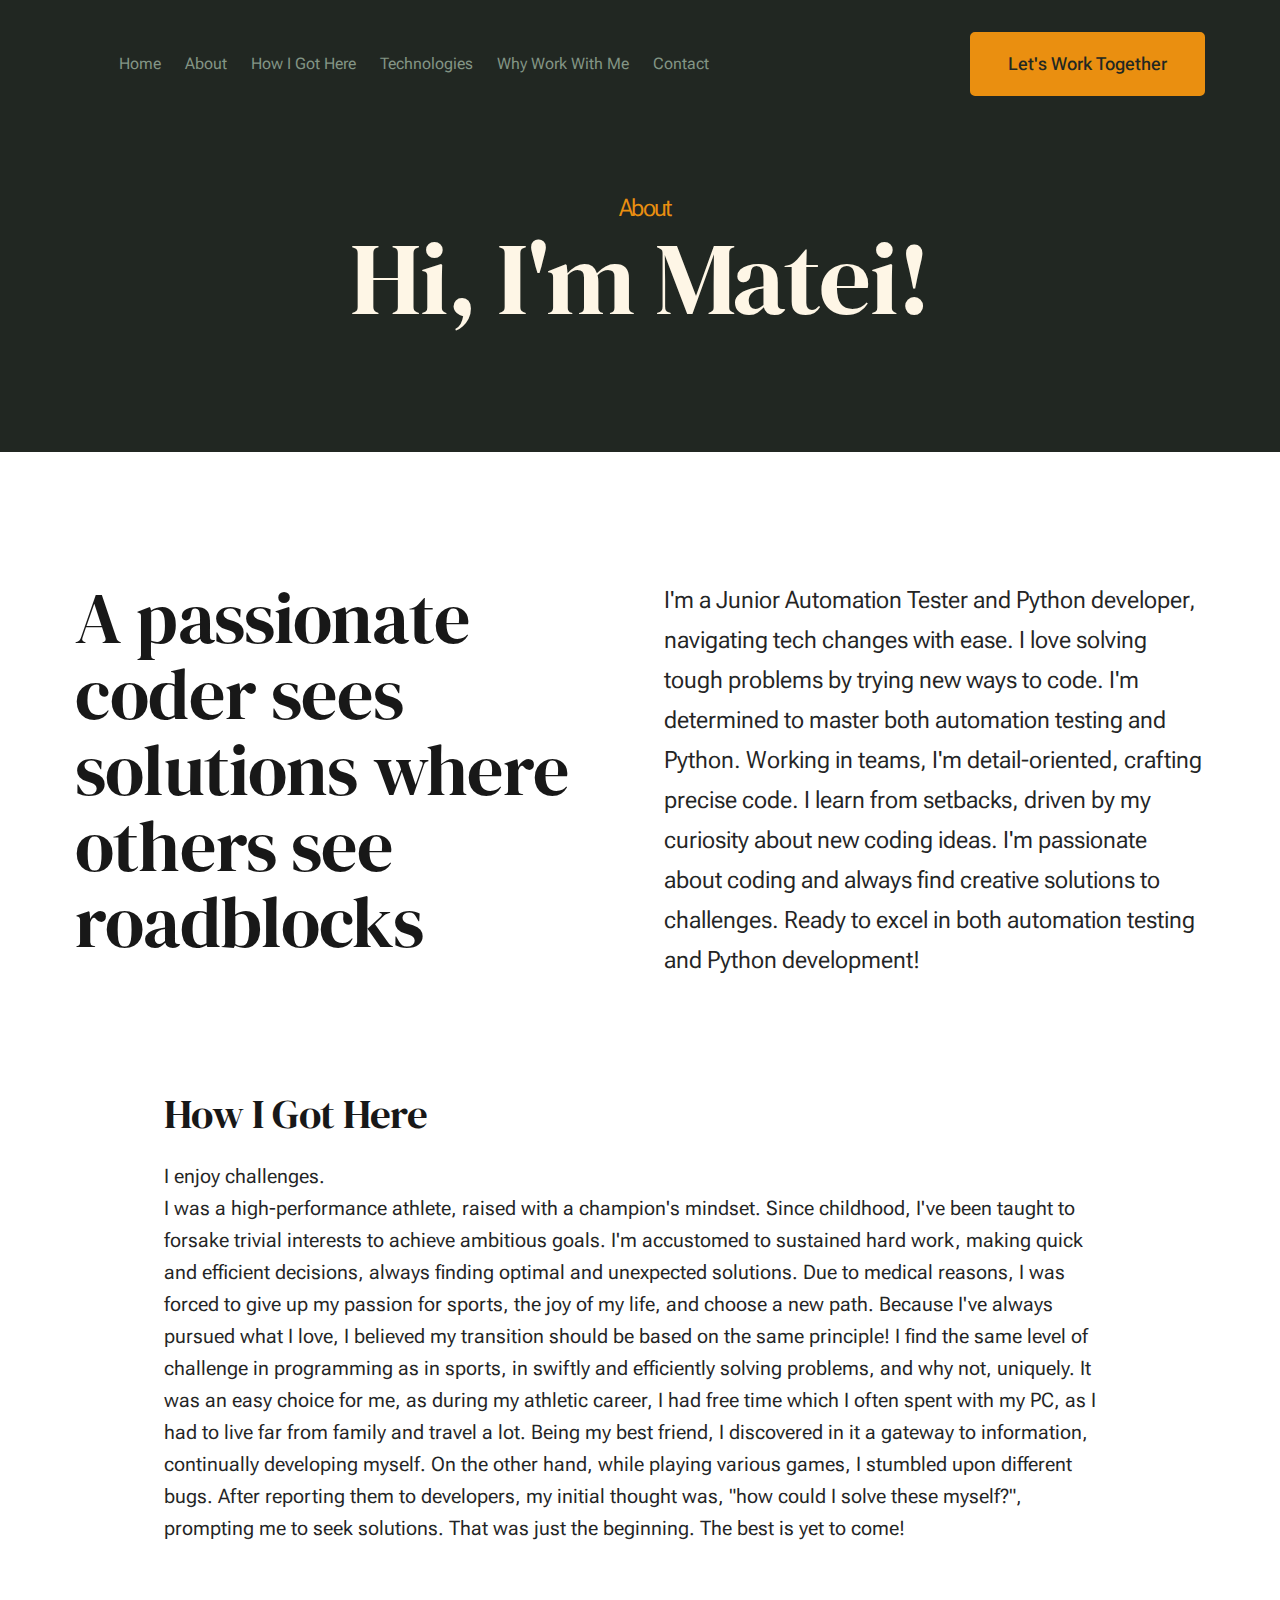
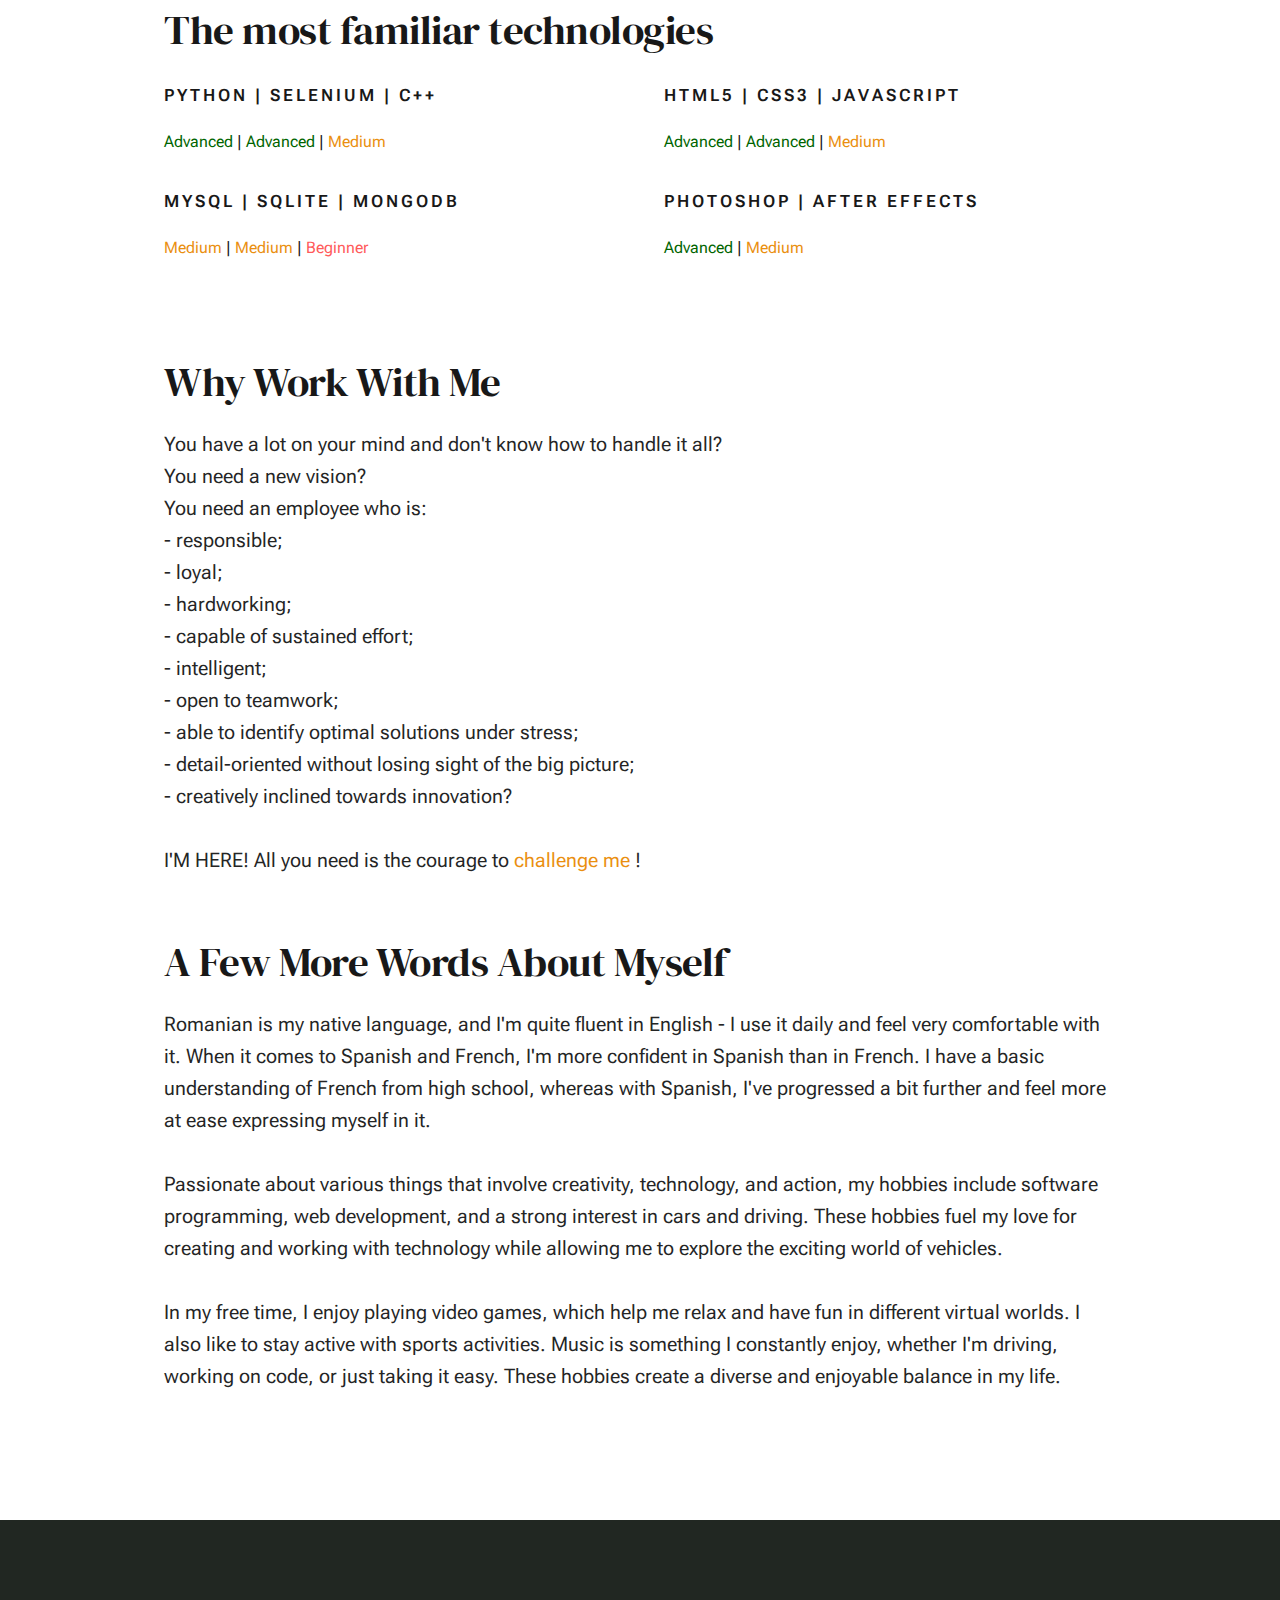
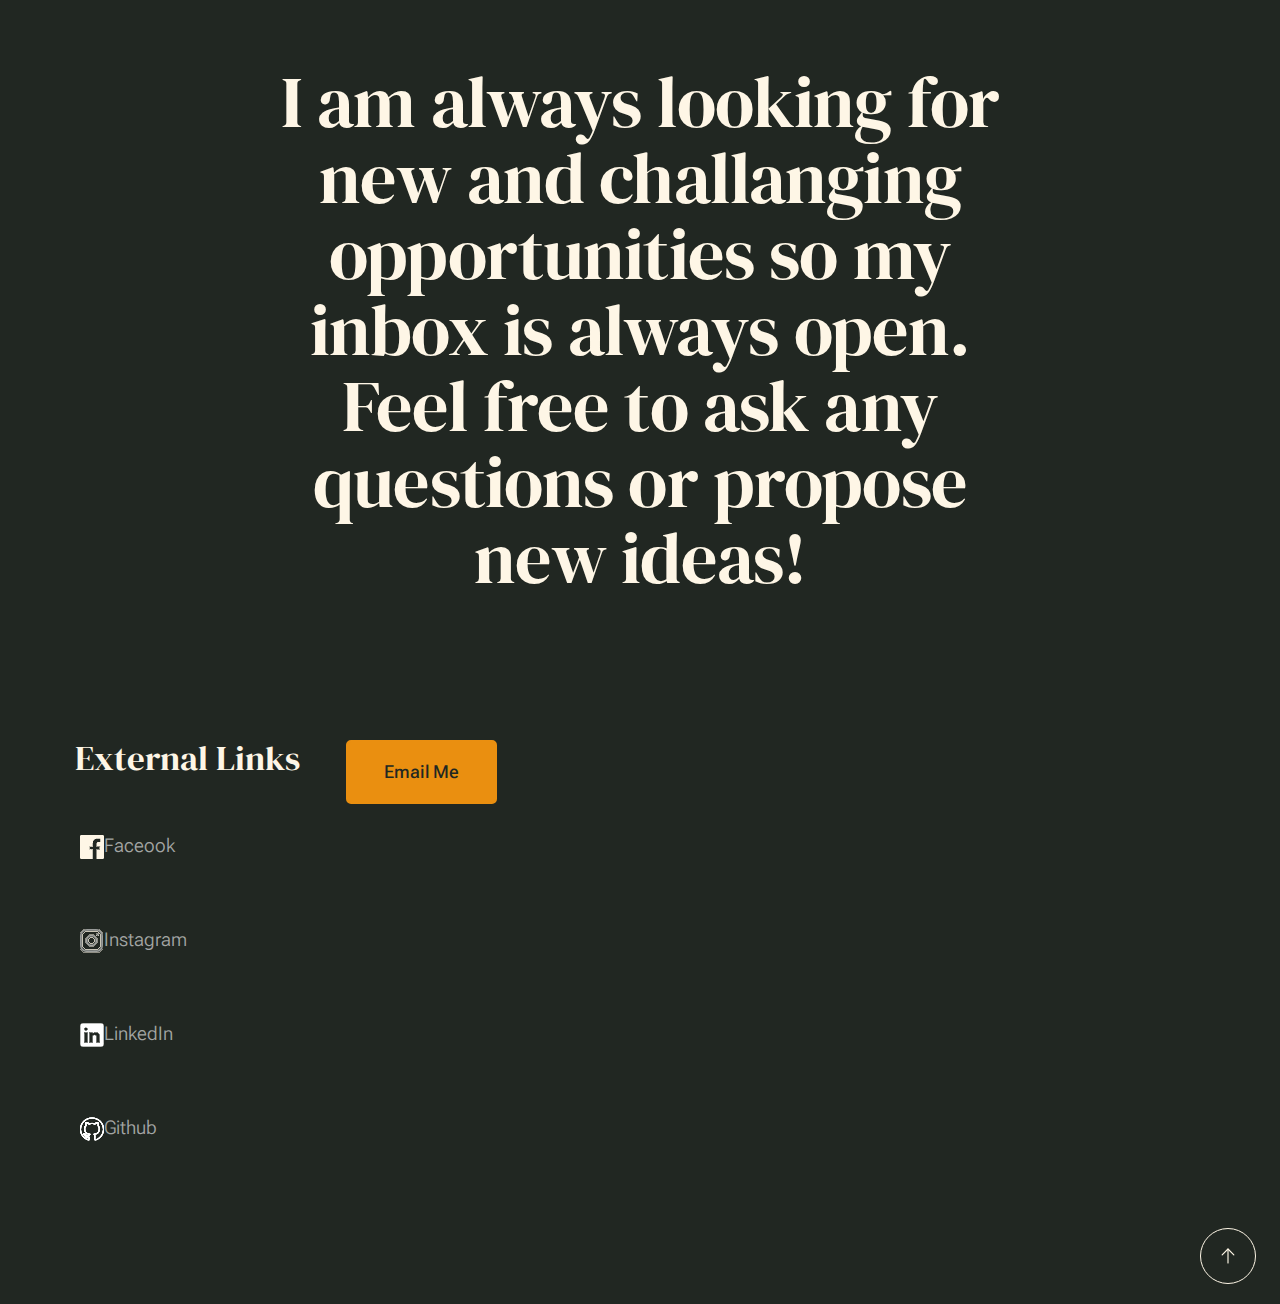
==== about.html @ 9096db9f "lil modifies on about and index" ====
<!DOCTYPE html>
<html lang="en" class="no-js" >
<head>

    <!--- basic page needs
    ================================================== -->
    <meta charset="utf-8">
    <meta name="viewport" content="width=device-width, initial-scale=1">
    <title>About - Matei</title>

    <script>
        document.documentElement.classList.remove('no-js');
        document.documentElement.classList.add('js');
    </script>

    <!-- CSS
    ================================================== -->
    <link rel="stylesheet" href="css/vendor.css">
    <link rel="stylesheet" href="css/styles.css">

    <!-- favicons
    ================================================== -->
    <link rel="apple-touch-icon" sizes="180x180" href="apple-touch-icon.png">
    <link rel="icon" type="image/png" sizes="32x32" href="favicon-32x32.png">
    <link rel="icon" type="image/png" sizes="16x16" href="favicon-16x16.png">
    <link rel="manifest" href="site.webmanifest">

</head>


<body id="top">


    <!-- preloader
    ================================================== -->
    <div id="preloader">
        <div id="loader" class="dots-fade">
            <div></div>
            <div></div>
            <div></div>
        </div>
    </div>


    <!-- page wrap
    ================================================== -->
    <div id="page" class="s-pagewrap">


        <!-- # site header 
        ================================================== -->
        <header class="s-header">

            <div class="row s-header__inner width-sixteen-col">

                <div class="s-header__block">
                    <div class="s-header__logo">
                    </div>

                    <a class="s-header__menu-toggle" href="#0"><span>Menu</span></a>
                </div> <!-- end s-header__block -->

                <nav class="s-header__nav">
    
                    <ul class="s-header__menu-links">
                        <li><a href="index.html">Home</a></li>
                        <li><a href="about.html">About</a></li>
                        <li><a href="#How_I_Got_Here">How I Got Here</a></li>
                        <li><a href="#technologies">Technologies</a></li>
                        <li><a href="#Why_Work_With_Me">Why Work With Me</a></li>
                        <li><a href="#footer">Contact</a></li>
                    </ul> <!-- s-header__menu-links -->

                    <div class="s-header__contact">
                        <a class="btn btn--primary s-header__contact-btn" href="mailto:mateibabaua@gmail.com">Let's Work Together</a>                        
                    </div> <!-- s-header__contact -->
    
                </nav> <!-- end s-header__nav -->

            </div> <!-- end s-header__inner -->

        </header> <!-- end s-header -->


        <!-- # site main content
        ================================================== -->
        <section id="content" class="s-content">

           <section class="s-pageheader pageheader">
                <div class="row">
                    <div class="column xl-12">
                        <h1 class="page-title">
                            <span class="page-title__small-type text-pretitle">About</span>
                            Hi, I'm Matei!
                        </h1>
                        
                    </div>
                </div>
           </section> <!-- end pageheader --> 

           <section class="s-pagecontent pagecontent">
                <div class="row pageintro">
                    <div class="column xl-6 lg-12">
                        <h2 class="text-display-title">A passionate coder sees solutions where others see roadblocks</h2>
                    </div>
                    <div class="column xl-6 lg-12 u-flexitem-x-right">
                        <p class="lead">
                            I'm a Junior Automation Tester and Python developer, navigating tech changes with ease. 
                            I love solving tough problems by trying new ways to code. I'm determined to master both 
                            automation testing and Python. Working in teams, I'm detail-oriented, crafting precise code. 
                            I learn from setbacks, driven by my curiosity about new coding ideas. I'm passionate about 
                            coding and always find creative solutions to challenges. Ready to excel in both automation 
                            testing and Python development!
                    </div>                       
                </div> <!-- end pageintro -->   
                
                <div class="row width-narrower pagemain">
                    <div class="column xl-12"> 
                        <h2 id="How_I_Got_Here">How I Got Here</h2>
                        <p>
                            I enjoy challenges. <br>
                            I was a high-performance athlete, raised with a champion's mindset. 
                            Since childhood, I've been taught to forsake trivial interests to achieve ambitious goals. 
                            I'm accustomed to sustained hard work, making quick and efficient decisions, always finding optimal and unexpected solutions. 
                            Due to medical reasons, I was forced to give up my passion for sports, the joy of my life, and choose a new path. 
                            Because I've always pursued what I love, I believed my transition should be based on the same principle! 
                            I find the same level of challenge in programming as in sports, in swiftly and efficiently solving problems, and why not, uniquely. 
                            It was an easy choice for me, as during my athletic career, I had free time which I often spent with my PC, as I had to live far from family and travel a lot. 
                            Being my best friend, I discovered in it a gateway to information, continually developing myself. 
                            On the other hand, while playing various games, I stumbled upon different bugs. 
                            After reporting them to developers, my initial thought was, "how could I solve these myself?", prompting me to seek solutions. 
                            That was just the beginning. The best is yet to come!
                        </p>
                        <h2 class="u-add-bottom" id="technologies">The most familiar technologies</h2>
                        <div class="grid-list-items list-items">
                            <div class="grid-list-items__item list-items__item u-remove-bottom">
                                <div class="list-items__item-header">
                                    <h6 class="list-items__item-small-title"> Python | Selenium | C++ </h6>
                                </div>
                                <p>
                                    <span class="small" style="color:darkgreen"> Advanced </span>
                                    <span class="small" style="color: var(--color-text-dark)"> | </span>
                                    <span class="small" style="color: darkgreen;"> Advanced </span>
                                    <span class="small" style="color: var(--color-text-dark)"> | </span>
                                    <span class="small"> Medium </span>
                                </p>
                            </div>
                            <div class="grid-list-items__item list-items__item u-remove-bottom">
                                <div class="list-items__item-header">
                                    <h6 class="list-items__item-small-title"> HTML5 | CSS3 | JavaScript </h6>
                                </div>
                                <p>
                                    <span class="small" style="color:darkgreen"> Advanced </span>
                                    <span class="small" style="color: var(--color-text-dark)"> | </span>
                                    <span class="small" style="color: darkgreen;"> Advanced </span>
                                    <span class="small" style="color: var(--color-text-dark)"> | </span>
                                    <span class="small"> Medium </span>
                                </p>
                            </div>
                            <div class="grid-list-items__item list-items__item u-remove-bottom">
                                <div class="list-items__item-header">
                                    <h6 class="list-items__item-small-title">MySQL | SQLite | MongoDB</h6>
                                </div>
                                <p>
                                    <span class="small"> Medium </span>
                                    <span class="small" style="color: var(--color-text-dark)"> | </span>
                                    <span class="small"> Medium </span>
                                    <span class="small" style="color: var(--color-text-dark)"> | </span>
                                    <span class="small" style="color: rgb(255, 90, 90)"> Beginner </span>
                                </p>
                            </div>
                            <div class="grid-list-items__item list-items__item u-remove-bottom">
                                <div class="list-items__item-header">
                                    <h6 class="list-items__item-small-title"> Photoshop | After Effects </h6>
                                </div>
                                <p>
                                    <span class="small" style="color:darkgreen"> Advanced </span>
                                    <span class="small" style="color: var(--color-text-dark)"> | </span>
                                    <span class="small"> Medium </span>
                                </p>
                            </div>
                        </div> <!--grid-list-items -->
                        <h2 id="Why_Work_With_Me">Why Work With Me</h2>
                        <p>
                            You have a lot on your mind and don't know how to handle it all? <br> 
                            You need a new vision? <br> 
                            You need an employee who is: <br>
                            - responsible; <br>
                            - loyal; <br>
                            - hardworking; <br>
                            - capable of sustained effort; <br>
                            - intelligent; <br>
                            - open to teamwork; <br>
                            - able to identify optimal solutions under stress; <br>
                            - detail-oriented without losing sight of the big picture; <br>
                            - creatively inclined towards innovation?
                        </p>   
                        <p>
                            I'M HERE! All you need is the courage to
                            <a href="mailto:mateibabaua@gmail.com"> challenge me
                            </a>!
                        </p>                
                        <h2>A Few More Words About Myself</h2>
                        <p>
                            Romanian is my native language, and I'm quite fluent in English - I use it daily and feel very comfortable with it. 
                            When it comes to Spanish and French, I'm more confident in Spanish than in French. I have a basic understanding of 
                            French from high school, whereas with Spanish, I've progressed a bit further and feel more at ease expressing myself in it.
                        </p>
                        <p>
                            Passionate about various things that involve creativity, technology, and action, my hobbies include software programming,
                            web development, and a strong interest in cars and driving. These hobbies fuel my love for creating and working with technology 
                            while allowing me to explore the exciting world of vehicles.
                        </p>
                        <p>
                            In my free time, I enjoy playing video games, which help me relax and have fun in different virtual worlds. I also like to stay active with sports activities. Music is something I constantly enjoy, whether I'm driving, working on code, or just taking it easy. These hobbies create a diverse and enjoyable balance in my life.
                        </p>
                    </div> <!-- end grid-block-->
                </div> <!-- end pagemain -->
           </section> <!-- pagecontent -->
        </section> <!-- s-content-->

        <!-- # cta
        ================================================== -->
        <section id="cta" class="s-cta">

            <div class="row row-x-center text-center">
                <div class="column xl-8 lg-12">

                    <div class="s-cta__content">
                        <h2 class="text-display-title">
                            I am always looking for new and challanging opportunities 
                            so my inbox is always open. Feel free to ask any questions
                            or propose new ideas!
                        </h2>
                    </div>

                </div>
            </div>

            <div id="footer">
                <div class="s-footer row s-footer__content">

                    <div class="column xl-3 lg-6 md-12 s-footer__block s-footer__site-links">
                        <h3>External Links</h3>
                        <ul class="social-list link-list">

                            <li class="social-item">

                                <img src="/images/Facebook.png">
                                <a href="https://www.facebook.com/matei.babb">
                                    <p>Faceook</p>
                                </a>

                            </li>

                            <li class="social-item">
                                <img src="/images/Instagram.png">
                                <a href="https://www.instagram.com/mateibab_/">
                                    <p>Instagram</p>
                                </a>
                            </li>

                            <li class="social-item">
                                <img src="/images/Linkedin.png">
                                <a href="https://www.linkedin.com/in/mateibabaua/">
                                    <p>LinkedIn</p>
                                </a>
                            </li>

                            <li class="social-item">
                                <img src="/images/Github.png">
                                <a href="https://github.com/MateiBabaua">
                                    <p>Github</p>
                                </a>
                            </li>
                        </ul>
                    </div>

                    <div>
                        <form class="centered-button">
                            <a class="btn btn--primary" href="mailto:mateibabaua@gmail.com">Email Me</a>
                        </form>  
                    </div>
                </div>
                 

                <!-- -- ss-go-top -->

                <div class="ss-go-top">
                     <a class="smoothscroll" title="Back to Top" href="#top">
                         <svg xmlns="http://www.w3.org/2000/svg" viewBox="0 0 24 24" width="36" height="36" fill="none" stroke="#ffffff" stroke-width="1" stroke-linecap="round" stroke-linejoin="round">&lt;!--!  Atomicons Free 1.00 by @atisalab License - https://atomicons.com/license/ (Icons: CC BY 4.0) Copyright 2021 Atomicons --&gt;<polyline points="17 11 12 6 7 11"></polyline><line x1="12" y1="18" x2="12" y2="6"></line></svg>
                     </a>
                </div> 

                <!-- end ss-go-top -->
             
            </div>

        </section> <!-- end s-cta -->
        </section> <!-- s-content-->

        

    </div> <!-- end page-wrap -->

    <!-- Java Script
    ================================================== -->
    <script src="js/plugins.js"></script>
    <script src="js/main.js"></script>

</body>
</html>
---- css/vendor.css ----
/* ===================================================================
 * Monica Third-party Stylesheets
 * Template Ver. 1.0.0
 * 12-13-2022
 * -------------------------------------------------------------------
 *
 * TOC:
 * # PrismJS
 * # Swiper
 *
 * ------------------------------------------------------------------- */


/* ===================================================================
 * # PrismJS 1.20.0
 *   https://prismjs.com/download.html#themes=prism-okaidia&languages=markup+css+clike+javascript+markup-templating+php 
 *   
 *   okaidia theme for JavaScript, CSS and HTML
 *   Loosely based on Monokai textmate theme by http://www.monokai.nl/
 *   @author ocodia
 * ------------------------------------------------------------------- */
code[class*=language-],
pre[class*=language-] {
  color          : #f8f8f2;
  background     : none;
  text-shadow    : 0 1px rgba(0, 0, 0, 0.3);
  font-family    : var(--font-mono);
  font-size      : calc(var(--text-size) * 0.9444);
  text-align     : left;
  white-space    : pre;
  word-spacing   : normal;
  word-break     : normal;
  word-wrap      : normal;
  line-height    : var(--vspace-1);
  -moz-tab-size  : 4;
  -o-tab-size    : 4;
  tab-size       : 4;
  -webkit-hyphens: none;
  -ms-hyphens    : none;
  hyphens        : none;
}

/* Code blocks */
pre[class*=language-] {
  padding : var(--vspace-0_5) 0 var(--vspace-1);
  margin  : var(--vspace-1) 0;
  overflow: auto;
}

:not(pre)>code[class*=language-],
pre[class*=language-] {
  background: #272822;
}

/* Inline code */
:not(pre)>code[class*=language-] {
  padding    : 0.1em;
  white-space: normal;
}

.token.comment,
.token.prolog,
.token.doctype,
.token.cdata {
  color: slategray;
}

.token.punctuation {
  color: #f8f8f2;
}

.token.namespace {
  opacity: 0.7;
}

.token.property,
.token.tag,
.token.constant,
.token.symbol,
.token.deleted {
  color: #f92672;
}

.token.boolean,
.token.number {
  color: #ae81ff;
}

.token.selector,
.token.attr-name,
.token.string,
.token.char,
.token.builtin,
.token.inserted {
  color: #a6e22e;
}

.token.operator,
.token.entity,
.token.url,
.language-css .token.string,
.style .token.string,
.token.variable {
  color: #f8f8f2;
}

.token.atrule,
.token.attr-value,
.token.function,
.token.class-name {
  color: #e6db74;
}

.token.keyword {
  color: #66d9ef;
}

.token.regex,
.token.important {
  color: #fd971f;
}

.token.important,
.token.bold {
  font-weight: bold;
}

.token.italic {
  font-style: italic;
}

.token.entity {
  cursor: help;
}



/* ===================================================================
 * # Swiper 6.4.5
 *   Most modern mobile touch slider and framework with hardware accelerated transitions
 *   https://swiperjs.com
 *
 *   Copyright 2014-2020 Vladimir Kharlampidi
 *
 *   Released under the MIT License
 *
 *   Released on: December 18, 2020
 * ------------------------------------------------------------------- */
@font-face {
  font-family: "swiper-icons";
  src        : url("data:application/font-woff;charset=utf-8;base64, [base64]//wADZ2x5ZgAAAywAAADMAAAD2MHtryVoZWFkAAABbAAAADAAAAA2E2+eoWhoZWEAAAGcAAAAHwAAACQC9gDzaG10eAAAAigAAAAZAAAArgJkABFsb2NhAAAC0AAAAFoAAABaFQAUGG1heHAAAAG8AAAAHwAAACAAcABAbmFtZQAAA/gAAAE5AAACXvFdBwlwb3N0AAAFNAAAAGIAAACE5s74hXjaY2BkYGAAYpf5Hu/j+W2+MnAzMYDAzaX6QjD6/4//Bxj5GA8AuRwMYGkAPywL13jaY2BkYGA88P8Agx4j+/8fQDYfA1AEBWgDAIB2BOoAeNpjYGRgYNBh4GdgYgABEMnIABJzYNADCQAACWgAsQB42mNgYfzCOIGBlYGB0YcxjYGBwR1Kf2WQZGhhYGBiYGVmgAFGBiQQkOaawtDAoMBQxXjg/wEGPcYDDA4wNUA2CCgwsAAAO4EL6gAAeNpj2M0gyAACqxgGNWBkZ2D4/wMA+xkDdgAAAHjaY2BgYGaAYBkGRgYQiAHyGMF8FgYHIM3DwMHABGQrMOgyWDLEM1T9/w8UBfEMgLzE////P/5//f/V/xv+r4eaAAeMbAxwIUYmIMHEgKYAYjUcsDAwsLKxc3BycfPw8jEQA/[base64]/uznmfPFBNODM2K7MTQ45YEAZqGP81AmGGcF3iPqOop0r1SPTaTbVkfUe4HXj97wYE+yNwWYxwWu4v1ugWHgo3S1XdZEVqWM7ET0cfnLGxWfkgR42o2PvWrDMBSFj/IHLaF0zKjRgdiVMwScNRAoWUoH78Y2icB/yIY09An6AH2Bdu/UB+yxopYshQiEvnvu0dURgDt8QeC8PDw7Fpji3fEA4z/PEJ6YOB5hKh4dj3EvXhxPqH/SKUY3rJ7srZ4FZnh1PMAtPhwP6fl2PMJMPDgeQ4rY8YT6Gzao0eAEA409DuggmTnFnOcSCiEiLMgxCiTI6Cq5DZUd3Qmp10vO0LaLTd2cjN4fOumlc7lUYbSQcZFkutRG7g6JKZKy0RmdLY680CDnEJ+UMkpFFe1RN7nxdVpXrC4aTtnaurOnYercZg2YVmLN/d/gczfEimrE/fs/bOuq29Zmn8tloORaXgZgGa78yO9/cnXm2BpaGvq25Dv9S4E9+5SIc9PqupJKhYFSSl47+Qcr1mYNAAAAeNptw0cKwkAAAMDZJA8Q7OUJvkLsPfZ6zFVERPy8qHh2YER+3i/BP83vIBLLySsoKimrqKqpa2hp6+jq6RsYGhmbmJqZSy0sraxtbO3sHRydnEMU4uR6yx7JJXveP7WrDycAAAAAAAH//wACeNpjYGRgYOABYhkgZgJCZgZNBkYGLQZtIJsFLMYAAAw3ALgAeNolizEKgDAQBCchRbC2sFER0YD6qVQiBCv/H9ezGI6Z5XBAw8CBK/m5iQQVauVbXLnOrMZv2oLdKFa8Pjuru2hJzGabmOSLzNMzvutpB3N42mNgZGBg4GKQYzBhYMxJLMlj4GBgAYow/P/PAJJhLM6sSoWKfWCAAwDAjgbRAAB42mNgYGBkAIIbCZo5IPrmUn0hGA0AO8EFTQAA") format("woff");
  font-weight: 400;
  font-style : normal;
}

:root {
  --swiper-theme-color: #007aff;
}

.swiper-container {
  margin-left : auto;
  margin-right: auto;
  position    : relative;
  overflow    : hidden;
  list-style  : none;
  padding     : 0;
  /* Fix of Webkit flickering */
  z-index     : 1;
}

.swiper-container-vertical>.swiper-wrapper {
  flex-direction: column;
}

.swiper-wrapper {
  position           : relative;
  width              : 100%;
  height             : 100%;
  z-index            : 1;
  display            : flex;
  transition-property: transform;
  box-sizing         : content-box;
}

.swiper-container-android .swiper-slide,
.swiper-wrapper {
  transform: translate3d(0px, 0, 0);
}

.swiper-container-multirow>.swiper-wrapper {
  flex-wrap: wrap;
}

.swiper-container-multirow-column>.swiper-wrapper {
  flex-wrap     : wrap;
  flex-direction: column;
}

.swiper-container-free-mode>.swiper-wrapper {
  transition-timing-function: ease-out;
  margin                    : 0 auto;
}

.swiper-slide {
  flex-shrink        : 0;
  width              : 100%;
  height             : 100%;
  position           : relative;
  transition-property: transform;
}

.swiper-slide-invisible-blank {
  visibility: hidden;
}

/* Auto Height */
.swiper-container-autoheight,
.swiper-container-autoheight .swiper-slide {
  height: auto;
}

.swiper-container-autoheight .swiper-wrapper {
  align-items        : flex-start;
  transition-property: transform, height;
}

/* 3D Effects */
.swiper-container-3d {
  perspective: 1200px;
}

.swiper-container-3d .swiper-wrapper,
.swiper-container-3d .swiper-slide,
.swiper-container-3d .swiper-slide-shadow-left,
.swiper-container-3d .swiper-slide-shadow-right,
.swiper-container-3d .swiper-slide-shadow-top,
.swiper-container-3d .swiper-slide-shadow-bottom,
.swiper-container-3d .swiper-cube-shadow {
  transform-style: preserve-3d;
}

.swiper-container-3d .swiper-slide-shadow-left,
.swiper-container-3d .swiper-slide-shadow-right,
.swiper-container-3d .swiper-slide-shadow-top,
.swiper-container-3d .swiper-slide-shadow-bottom {
  position      : absolute;
  left          : 0;
  top           : 0;
  width         : 100%;
  height        : 100%;
  pointer-events: none;
  z-index       : 10;
}

.swiper-container-3d .swiper-slide-shadow-left {
  background-image: linear-gradient(to left, rgba(0, 0, 0, 0.5), rgba(0, 0, 0, 0));
}

.swiper-container-3d .swiper-slide-shadow-right {
  background-image: linear-gradient(to right, rgba(0, 0, 0, 0.5), rgba(0, 0, 0, 0));
}

.swiper-container-3d .swiper-slide-shadow-top {
  background-image: linear-gradient(to top, rgba(0, 0, 0, 0.5), rgba(0, 0, 0, 0));
}

.swiper-container-3d .swiper-slide-shadow-bottom {
  background-image: linear-gradient(to bottom, rgba(0, 0, 0, 0.5), rgba(0, 0, 0, 0));
}

/* CSS Mode */
.swiper-container-css-mode>.swiper-wrapper {
  overflow          : auto;
  scrollbar-width   : none;
  /* For Firefox */
  -ms-overflow-style: none;
  /* For Internet Explorer and Edge */
}

.swiper-container-css-mode>.swiper-wrapper::-webkit-scrollbar {
  display: none;
}

.swiper-container-css-mode>.swiper-wrapper>.swiper-slide {
  scroll-snap-align: start start;
}

.swiper-container-horizontal.swiper-container-css-mode>.swiper-wrapper {
  -ms-scroll-snap-type: x mandatory;
  scroll-snap-type    : x mandatory;
}

.swiper-container-vertical.swiper-container-css-mode>.swiper-wrapper {
  -ms-scroll-snap-type: y mandatory;
  scroll-snap-type    : y mandatory;
}

:root {
  --swiper-navigation-size   : 44px;
  /*
    --swiper-navigation-color: var(--swiper-theme-color);
    */
}

.swiper-button-prev,
.swiper-button-next {
  position       : absolute;
  top            : 50%;
  width          : calc(var(--swiper-navigation-size) / 44 * 27);
  height         : var(--swiper-navigation-size);
  margin-top     : calc(-1 * var(--swiper-navigation-size) / 2);
  z-index        : 10;
  cursor         : pointer;
  display        : flex;
  align-items    : center;
  justify-content: center;
  color          : var(--swiper-navigation-color, var(--swiper-theme-color));
}

.swiper-button-prev.swiper-button-disabled,
.swiper-button-next.swiper-button-disabled {
  opacity       : 0.35;
  cursor        : auto;
  pointer-events: none;
}

.swiper-button-prev:after,
.swiper-button-next:after {
  font-family   : swiper-icons;
  font-size     : var(--swiper-navigation-size);
  text-transform: none !important;
  letter-spacing: 0;
  text-transform: none;
  font-variant  : initial;
  line-height   : 1;
}

.swiper-button-prev,
.swiper-container-rtl .swiper-button-next {
  left : 10px;
  right: auto;
}

.swiper-button-prev:after,
.swiper-container-rtl .swiper-button-next:after {
  content: "prev";
}

.swiper-button-next,
.swiper-container-rtl .swiper-button-prev {
  right: 10px;
  left : auto;
}

.swiper-button-next:after,
.swiper-container-rtl .swiper-button-prev:after {
  content: "next";
}

.swiper-button-prev.swiper-button-white,
.swiper-button-next.swiper-button-white {
  --swiper-navigation-color: #ffffff;
}

.swiper-button-prev.swiper-button-black,
.swiper-button-next.swiper-button-black {
  --swiper-navigation-color: #000000;
}

.swiper-button-lock {
  display: none;
}

:root {
  /*
    --swiper-pagination-color: var(--swiper-theme-color);
    */
}

.swiper-pagination {
  position  : absolute;
  text-align: center;
  transition: 300ms opacity;
  transform : translate3d(0, 0, 0);
  z-index   : 10;
}

.swiper-pagination.swiper-pagination-hidden {
  opacity: 0;
}

/* Common Styles */
.swiper-pagination-fraction,
.swiper-pagination-custom,
.swiper-container-horizontal>.swiper-pagination-bullets {
  bottom: 10px;
  left  : 0;
  width : 100%;
}

/* Bullets */
.swiper-pagination-bullets-dynamic {
  overflow : hidden;
  font-size: 0;
}

.swiper-pagination-bullets-dynamic .swiper-pagination-bullet {
  transform: scale(0.33);
  position : relative;
}

.swiper-pagination-bullets-dynamic .swiper-pagination-bullet-active {
  transform: scale(1);
}

.swiper-pagination-bullets-dynamic .swiper-pagination-bullet-active-main {
  transform: scale(1);
}

.swiper-pagination-bullets-dynamic .swiper-pagination-bullet-active-prev {
  transform: scale(0.66);
}

.swiper-pagination-bullets-dynamic .swiper-pagination-bullet-active-prev-prev {
  transform: scale(0.33);
}

.swiper-pagination-bullets-dynamic .swiper-pagination-bullet-active-next {
  transform: scale(0.66);
}

.swiper-pagination-bullets-dynamic .swiper-pagination-bullet-active-next-next {
  transform: scale(0.33);
}

.swiper-pagination-bullet {
  width        : 8px;
  height       : 8px;
  display      : inline-block;
  border-radius: 100%;
  background   : #000;
  opacity      : 0.2;
}

button.swiper-pagination-bullet {
  border            : none;
  margin            : 0;
  padding           : 0;
  box-shadow        : none;
  -webkit-appearance: none;
  -moz-appearance   : none;
  appearance        : none;
}

.swiper-pagination-clickable .swiper-pagination-bullet {
  cursor: pointer;
}

.swiper-pagination-bullet-active {
  opacity   : 1;
  background: var(--swiper-pagination-color, var(--swiper-theme-color));
}

.swiper-container-vertical>.swiper-pagination-bullets {
  right    : 10px;
  top      : 50%;
  transform: translate3d(0px, -50%, 0);
}

.swiper-container-vertical>.swiper-pagination-bullets .swiper-pagination-bullet {
  margin : 6px 0;
  display: block;
}

.swiper-container-vertical>.swiper-pagination-bullets.swiper-pagination-bullets-dynamic {
  top      : 50%;
  transform: translateY(-50%);
  width    : 8px;
}

.swiper-container-vertical>.swiper-pagination-bullets.swiper-pagination-bullets-dynamic .swiper-pagination-bullet {
  display   : inline-block;
  transition: 200ms transform, 200ms top;
}

.swiper-container-horizontal>.swiper-pagination-bullets .swiper-pagination-bullet {
  margin: 0 4px;
}

.swiper-container-horizontal>.swiper-pagination-bullets.swiper-pagination-bullets-dynamic {
  left       : 50%;
  transform  : translateX(-50%);
  white-space: nowrap;
}

.swiper-container-horizontal>.swiper-pagination-bullets.swiper-pagination-bullets-dynamic .swiper-pagination-bullet {
  transition: 200ms transform, 200ms left;
}

.swiper-container-horizontal.swiper-container-rtl>.swiper-pagination-bullets-dynamic .swiper-pagination-bullet {
  transition: 200ms transform, 200ms right;
}

/* Progress */
.swiper-pagination-progressbar {
  background: rgba(0, 0, 0, 0.25);
  position  : absolute;
}

.swiper-pagination-progressbar .swiper-pagination-progressbar-fill {
  background      : var(--swiper-pagination-color, var(--swiper-theme-color));
  position        : absolute;
  left            : 0;
  top             : 0;
  width           : 100%;
  height          : 100%;
  transform       : scale(0);
  transform-origin: left top;
}

.swiper-container-rtl .swiper-pagination-progressbar .swiper-pagination-progressbar-fill {
  transform-origin: right top;
}

.swiper-container-horizontal>.swiper-pagination-progressbar,
.swiper-container-vertical>.swiper-pagination-progressbar.swiper-pagination-progressbar-opposite {
  width : 100%;
  height: 4px;
  left  : 0;
  top   : 0;
}

.swiper-container-vertical>.swiper-pagination-progressbar,
.swiper-container-horizontal>.swiper-pagination-progressbar.swiper-pagination-progressbar-opposite {
  width : 4px;
  height: 100%;
  left  : 0;
  top   : 0;
}

.swiper-pagination-white {
  --swiper-pagination-color: #ffffff;
}

.swiper-pagination-black {
  --swiper-pagination-color: #000000;
}

.swiper-pagination-lock {
  display: none;
}

/* Scrollbar */
.swiper-scrollbar {
  border-radius   : 10px;
  position        : relative;
  -ms-touch-action: none;
  background      : rgba(0, 0, 0, 0.1);
}

.swiper-container-horizontal>.swiper-scrollbar {
  position: absolute;
  left    : 1%;
  bottom  : 3px;
  z-index : 50;
  height  : 5px;
  width   : 98%;
}

.swiper-container-vertical>.swiper-scrollbar {
  position: absolute;
  right   : 3px;
  top     : 1%;
  z-index : 50;
  width   : 5px;
  height  : 98%;
}

.swiper-scrollbar-drag {
  height       : 100%;
  width        : 100%;
  position     : relative;
  background   : rgba(0, 0, 0, 0.5);
  border-radius: 10px;
  left         : 0;
  top          : 0;
}

.swiper-scrollbar-cursor-drag {
  cursor: move;
}

.swiper-scrollbar-lock {
  display: none;
}

.swiper-zoom-container {
  width          : 100%;
  height         : 100%;
  display        : flex;
  justify-content: center;
  align-items    : center;
  text-align     : center;
}

.swiper-zoom-container>img,
.swiper-zoom-container>svg,
.swiper-zoom-container>canvas {
  max-width    : 100%;
  max-height   : 100%;
  -o-object-fit: contain;
  object-fit   : contain;
}

.swiper-slide-zoomed {
  cursor: move;
}

/* Preloader */
:root {
  /*
    --swiper-preloader-color: var(--swiper-theme-color);
    */
}

.swiper-lazy-preloader {
  width            : 42px;
  height           : 42px;
  position         : absolute;
  left             : 50%;
  top              : 50%;
  margin-left      : -21px;
  margin-top       : -21px;
  z-index          : 10;
  transform-origin : 50%;
  -webkit-animation: swiper-preloader-spin 1s infinite linear;
  animation        : swiper-preloader-spin 1s infinite linear;
  box-sizing       : border-box;
  border           : 4px solid var(--swiper-preloader-color, var(--swiper-theme-color));
  border-radius    : 50%;
  border-top-color : transparent;
}

.swiper-lazy-preloader-white {
  --swiper-preloader-color: #fff;
}

.swiper-lazy-preloader-black {
  --swiper-preloader-color: #000;
}

@-webkit-keyframes swiper-preloader-spin {
  100% {
    transform: rotate(360deg);
  }
}

@keyframes swiper-preloader-spin {
  100% {
    transform: rotate(360deg);
  }
}

/* a11y */
.swiper-container .swiper-notification {
  position      : absolute;
  left          : 0;
  top           : 0;
  pointer-events: none;
  opacity       : 0;
  z-index       : -1000;
}

.swiper-container-fade.swiper-container-free-mode .swiper-slide {
  transition-timing-function: ease-out;
}

.swiper-container-fade .swiper-slide {
  pointer-events     : none;
  transition-property: opacity;
}

.swiper-container-fade .swiper-slide .swiper-slide {
  pointer-events: none;
}

.swiper-container-fade .swiper-slide-active,
.swiper-container-fade .swiper-slide-active .swiper-slide-active {
  pointer-events: auto;
}

.swiper-container-cube {
  overflow: visible;
}

.swiper-container-cube .swiper-slide {
  pointer-events             : none;
  -webkit-backface-visibility: hidden;
  backface-visibility        : hidden;
  z-index                    : 1;
  visibility                 : hidden;
  transform-origin           : 0 0;
  width                      : 100%;
  height                     : 100%;
}

.swiper-container-cube .swiper-slide .swiper-slide {
  pointer-events: none;
}

.swiper-container-cube.swiper-container-rtl .swiper-slide {
  transform-origin: 100% 0;
}

.swiper-container-cube .swiper-slide-active,
.swiper-container-cube .swiper-slide-active .swiper-slide-active {
  pointer-events: auto;
}

.swiper-container-cube .swiper-slide-active,
.swiper-container-cube .swiper-slide-next,
.swiper-container-cube .swiper-slide-prev,
.swiper-container-cube .swiper-slide-next+.swiper-slide {
  pointer-events: auto;
  visibility    : visible;
}

.swiper-container-cube .swiper-slide-shadow-top,
.swiper-container-cube .swiper-slide-shadow-bottom,
.swiper-container-cube .swiper-slide-shadow-left,
.swiper-container-cube .swiper-slide-shadow-right {
  z-index                    : 0;
  -webkit-backface-visibility: hidden;
  backface-visibility        : hidden;
}

.swiper-container-cube .swiper-cube-shadow {
  position  : absolute;
  left      : 0;
  bottom    : 0px;
  width     : 100%;
  height    : 100%;
  background: #000;
  opacity   : 0.6;
  filter    : blur(50px);
  z-index   : 0;
}

.swiper-container-flip {
  overflow: visible;
}

.swiper-container-flip .swiper-slide {
  pointer-events             : none;
  -webkit-backface-visibility: hidden;
  backface-visibility        : hidden;
  z-index                    : 1;
}

.swiper-container-flip .swiper-slide .swiper-slide {
  pointer-events: none;
}

.swiper-container-flip .swiper-slide-active,
.swiper-container-flip .swiper-slide-active .swiper-slide-active {
  pointer-events: auto;
}

.swiper-container-flip .swiper-slide-shadow-top,
.swiper-container-flip .swiper-slide-shadow-bottom,
.swiper-container-flip .swiper-slide-shadow-left,
.swiper-container-flip .swiper-slide-shadow-right {
  z-index                    : 0;
  -webkit-backface-visibility: hidden;
  backface-visibility        : hidden;
}
---- css/styles.css ----
@charset "UTF-8";
/* ------------------------------------------------------------------- 
 * ## fonts 
 * ------------------------------------------------------------------- */
@import url("https://fonts.googleapis.com/css2?family=DM+Serif+Display&family=Roboto+Flex:opsz,wght@8..144,300;8..144,400;8..144,500;8..144,600&display=swap");

:root {
	--font-1: "Roboto Flex", sans-serif;
	--font-2: "DM Serif Display", Serif;

  /* monospace
   */
	--font-mono: Consolas, "Andale Mono", Courier, "Courier New", monospace;
}

/* ------------------------------------------------------------------- 
 * ## colors
 * ------------------------------------------------------------------- */
:root {
  /* color-1(#EA9010)
   * color-2(#343D35)
   * color-3(#FEF5E4)
   */
	--color-1: hsla(35, 87%, 49%, 1);
	--color-2: hsla(127, 8%, 22%, 1);
	--color-3: hsla(39, 93%, 95%, 1);

  /* theme color variations
   */
	--color-1-lightest             : hsla(35, 87%, 96%, 1);
	--color-1-lighter              : hsla(35, 87%, 69%, 1);
	--color-1-light                : hsla(35, 87%, 59%, 1);
	--color-1-dark                 : hsla(35, 87%, 39%, 1);
	--color-1-darker               : hsla(35, 87%, 29%, 1);
	--color-1-darkest              : hsla(35, 87%, 10%, 1);

	--color-2-lightest             : hsla(127, 8%, 55%, 1);
	--color-2-lighter              : hsla(127, 8%, 42%, 1);
	--color-2-light                : hsla(127, 8%, 32%, 1);
	--color-2-dark                 : hsla(127, 8%, 14%, 1);
	--color-2-darker               : hsla(127, 8%, 2%, 1);
	
	--color-3-light                : hsla(39, 93%, 100%, 1);
	--color-3-dark                 : hsla(39, 93%, 85%, 1);
	--color-3-darker               : hsla(39, 93%, 75%, 1);

  /* feedback colors
   * color-error(#ffd1d2), color-success(#c8e675), 
   * color-info(#d7ecfb), color-notice(#fff099)
   */
	--color-error                  : hsla(359, 100%, 91%, 1);
	--color-success                : hsla(76, 69%, 68%, 1);
	--color-info                   : hsla(205, 82%, 91%, 1);
	--color-notice                 : hsla(51, 100%, 80%, 1);
	--color-error-content          : hsla(359, 50%, 50%, 1);
	--color-success-content        : hsla(76, 29%, 28%, 1);
	--color-info-content           : hsla(205, 32%, 31%, 1);
	--color-notice-content         : hsla(51, 30%, 30%, 1);

  /* shades 
   * generated using 
   * Tint & Shade Generator 
   * (https                     ://maketintsandshades.com/)
   */
	--color-black                  : #000000;
	--color-gray-19                : #121212;
	--color-gray-18                : #242525;
	--color-gray-17                : #363737;
	--color-gray-16                : #484949;
	--color-gray-15                : #5b5c5c;
	--color-gray-14                : #6d6e6e;
	--color-gray-13                : #7f8080;
	--color-gray-12                : #919292;
	--color-gray-11                : #a3a5a5;
	--color-gray-10                : #b5b7b7;
	--color-gray-9                 : #bcbebe;
	--color-gray-8                 : #c4c5c5;
	--color-gray-7                 : #cbcdcd;
	--color-gray-6                 : #d3d4d4;
	--color-gray-5                 : #dadbdb;
	--color-gray-4                 : #e1e2e2;
	--color-gray-3                 : #e9e9e9;
	--color-gray-2                 : #f0f1f1;
	--color-gray-1                 : #f8f8f8;
	--color-white                  : #ffffff;

  /* text
   */
	--color-text                   : var(--color-gray-18);
	--color-text-dark              : #181818;
	--color-text-light             : var(--color-gray-14);
	--color-placeholder            : var(--color-gray-12);

  /* link
   */
	--color-link                   : var(--color-1);
	--color-link-hover             : var(--color-2-lighter);
	--color-link-active            : var(--color-2-lighter);

  /* buttons
   */
	--color-btn                    : var(--color-gray-4);
	--color-btn-text               : var(--color-text);
	--color-btn-hover              : var(--color-gray-5);
	--color-btn-hover-text         : var(--color-text);
	--color-btn-primary            : var(--color-1);
	--color-btn-primary-text       : var(--color-2-dark);
	--color-btn-primary-hover      : var(--color-1-light);
	--color-btn-primary-hover-text : var(--color-2-dark);
	--color-btn-stroke             : var(--color-text-dark);
	--color-btn-stroke-text        : var(--color-text-dark);
	--color-btn-stroke-hover       : var(--color-text-dark);
	--color-btn-stroke-hover-text  : var(--color-white);

  /* preloader
   */
	--color-preloader-bg           : var(--color-2-dark);
	--color-loader                 : var(--color-white);
	--color-loader-light           : var(--color-2-light);

  /* others
   */
	--color-body                   : white;
	--color-border                 : rgba(0, 0, 0, .1);
	--border-radius                : 5px;
}

/* ------------------------------------------------------------------- 
 * ## spacing and typescale
 * ------------------------------------------------------------------- */
:root {
  /* spacing
   * base font size: 20px 
   * vertical space unit : 32px
   */
	--base-size        : 62.5%;
	--multiplier       : 1;
	--base-font-size   : calc(2rem * var(--multiplier));
	--space            : calc(3.2rem * var(--multiplier));

  /* vertical spacing 
   */
	--vspace-0_125     : calc(0.125 * var(--space));
	--vspace-0_25      : calc(0.25 * var(--space));
	--vspace-0_375     : calc(0.375 * var(--space));
	--vspace-0_5       : calc(0.5 * var(--space));
	--vspace-0_625     : calc(0.625 * var(--space));
	--vspace-0_75      : calc(0.75 * var(--space));
	--vspace-0_875     : calc(0.875 * var(--space));
	--vspace-1         : calc(var(--space));
	--vspace-1_25      : calc(1.25 * var(--space));
	--vspace-1_5       : calc(1.5 * var(--space));
	--vspace-1_75      : calc(1.75 * var(--space));
	--vspace-2         : calc(2 * var(--space));
	--vspace-2_5       : calc(2.5 * var(--space));
	--vspace-3         : calc(3 * var(--space));
	--vspace-3_5       : calc(3.5 * var(--space));
	--vspace-4         : calc(4 * var(--space));
	--vspace-4_5       : calc(4.5 * var(--space));
	--vspace-5         : calc(5 * var(--space));
	--vspace-5_5       : calc(5.5 * var(--space));
	--vspace-6         : calc(6 * var(--space));
	--vspace-6_5       : calc(6.5 * var(--space));
	--vspace-7         : calc(7 * var(--space));
	--vspace-7_5       : calc(7.5 * var(--space));
	--vspace-8         : calc(8 * var(--space));
	--vspace-8_5       : calc(8.5 * var(--space));
	--vspace-9         : calc(9 * var(--space));
	--vspace-9_5       : calc(9.5 * var(--space));
	--vspace-10        : calc(10 * var(--space));

  /* type scale
   * ratio 1        :2 | base: 20px
   * -------------------------------------------------------
   *
   * --text-huge-3    = (148.60px)
   * --text-huge-2    = (123.83px)
   * --text-huge-1    = (103.20px)
   * --text-display-3 = (86.00px)
   * --text-display-2 = (71.66px)
   * --text-display-1 = (59.72px)
   * --text-xxxl      = (49.77px)
   * --text-xxl       = (41.47px)
   * --text-xl        = (34.56px)
   * --text-lg        = (28.80px)
   * --text-md        = (24.00px)
   * --text-size      = (20.00px) BASE
   * --text-sm        = (16.67px)
   * --text-xs        = (13.89px)
   *
   * ---------------------------------------------------------
   */
	--text-scale-ratio : 1.2;
	--text-size        : var(--base-font-size);
	--text-xs          : calc((var(--text-size) / var(--text-scale-ratio)) / var(--text-scale-ratio));
	--text-sm          : calc(var(--text-xs) * var(--text-scale-ratio));
	--text-md          : calc(var(--text-sm) * var(--text-scale-ratio) * var(--text-scale-ratio));
	--text-lg          : calc(var(--text-md) * var(--text-scale-ratio));
	--text-xl          : calc(var(--text-lg) * var(--text-scale-ratio));
	--text-xxl         : calc(var(--text-xl) * var(--text-scale-ratio));
	--text-xxxl        : calc(var(--text-xxl) * var(--text-scale-ratio));
	--text-display-1   : calc(var(--text-xxxl) * var(--text-scale-ratio));
	--text-display-2   : calc(var(--text-display-1) * var(--text-scale-ratio));
	--text-display-3   : calc(var(--text-display-2) * var(--text-scale-ratio));
	--text-huge-1      : calc(var(--text-display-3) * var(--text-scale-ratio));
	--text-huge-2      : calc(var(--text-huge-1) * var(--text-scale-ratio));
	--text-huge-3      : calc(var(--text-huge-2) * var(--text-scale-ratio));

  /* default button height
   */
	--vspace-btn       : var(--vspace-2);
}

/* on mobile devices below 600px, change the value of '--multiplier' 
 * to adjust the values of base font size and vertical space unit.
 */
@media screen and (max-width: 600px) {
	:root {
		--multiplier: .9375;
	}
}

/* ------------------------------------------------------------------- 
 * ## grid variables
 * ------------------------------------------------------------------- */
:root {
  
  /* widths for rows and containers
   */
	--width-sixteen-cols: 1760px;
	--width-default     : 1320px;
	--width-wide        : 1600px;
	--width-wider       : 1800px;
	--width-narrow      : 1200px;
	--width-narrower    : 1000px;
	--width-narrowest   : 800px;
	--width-full        : 100%;
	--width-grid-max    : var(--width-default);

  /* gutter
   */
	--gutter            : 2.4rem;
}

/* on large screen devices
 */
@media screen and (max-width: 1000px) {
	:root {
		--gutter: 2.2rem;
	}
}

/* on small devices
 */
@media screen and (max-width: 600px) {
	:root {
		--gutter: 1rem;
	}
}



/* ====================================================================
 * # CSS RESET
 * -------------------------------------------------------------------- */
html,
body,
div,
span,
applet,
object,
iframe,
h1,
h2,
h3,
h4,
h5,
h6,
p,
blockquote,
pre,
a,
abbr,
acronym,
address,
big,
cite,
code,
del,
dfn,
em,
img,
ins,
kbd,
q,
s,
samp,
small,
strike,
strong,
sub,
sup,
tt,
var,
b,
u,
i,
center,
dl,
dt,
dd,
ol,
ul,
li,
fieldset,
form,
label,
legend,
table,
caption,
tbody,
tfoot,
thead,
tr,
th,
td,
article,
aside,
canvas,
details,
embed,
figure,
figcaption,
footer,
header,
hgroup,
menu,
nav,
output,
ruby,
section,
summary,
time,
mark,
audio,
video {
	margin        : 0;
	padding       : 0;
	border        : 0;
	font-size     : 100%;
	font          : inherit;
	vertical-align: baseline;
}

/* HTML5 display-role reset for older browsers */
article,
aside,
details,
figcaption,
figure,
footer,
header,
hgroup,
menu,
nav,
section {
	display: block;
}

body {
	line-height: 1;
}

ol,
ul {
	list-style: none;
}

blockquote,
q {
	quotes: none;
}

blockquote:before,
blockquote:after,
q:before,
q:after {
	content: "";
	content: none;
}

table {
	border-collapse: collapse;
	border-spacing : 0;
}

html {
	scroll-behavior: smooth;
}
section {

}



/* ===================================================================
 * -------------------------------------------------------------------
 * - flex display property.
 * ------------------------------------------------------------------- */

/* row 
 */
.row {
	display  : flex;
	flex-flow: row wrap;
	width    : min(92%, var(--width-grid-max));
	margin   : 0 auto;
}

.row .row {
	width       : auto;
	margin-left : calc(var(--gutter) * -1);
	margin-right: calc(var(--gutter) * -1);
}

/* column
 */
.column {
	flex   : 1;
	padding: 0 var(--gutter);
}

.collapse>.column,
.column.collapse {
	padding: 0;
}

/* row utility classes
 */
.row.row-wrap {
	flex-wrap: wrap;
}

.row.row-nowrap {
	flex-wrap: nowrap;
}

.row.row-y-top {
	align-items: flex-start;
}

.row.row-y-bottom {
	align-items: flex-end;
}

.row.row-y-center {
	align-items: center;
}

.row.row-stretch {
	align-items: stretch;
}

.row.row-baseline {
	align-items: baseline;
}

.row.row-x-left {
	justify-content: flex-start;
}

.row.row-x-right {
	justify-content: flex-end;
}

.row.row-x-center {
	justify-content: center;
}

.row.row-center {
	align-items    : center;
	justify-content: center;
}

/* ------------------------- -------------------------------------------
 * ## extra large devices (1201px and above)
 * -------------------------------------------------------------------- */
.xl-1 {
	flex : none;
	width: 8.3333333333%;
}

.xl-2 {
	flex : none;
	width: 16.6666666667%;
}

.xl-3 {
	flex : none;
	width: 25%;
}

.xl-4 {
	flex : none;
	width: 33.3333333333%;
}

.xl-5 {
	flex : none;
	width: 41.6666666667%;
}

.xl-6 {
	flex : none;
	width: 50%;
}

.xl-7 {
	flex : none;
	width: 58.3333333333%;
}

.xl-8 {
	flex : none;
	width: 66.6666666667%;
}

.xl-9 {
	flex : none;
	width: 75%;
}

.xl-10 {
	flex : none;
	width: 83.3333333333%;
}

.xl-11 {
	flex : none;
	width: 91.6666666667%;
}

.xl-12 {
	flex : none;
	width: 100%;
}

/* --------------------------------------------------------------------
 * ## large devices (1001px to 1200px)
 * -------------------------------------------------------------------- */
@media screen and (max-width: 1200px) {
	.lg-1 {
		flex : none;
		width: 8.3333333333%;
	}

	.lg-2 {
		flex : none;
		width: 16.6666666667%;
	}

	.lg-3 {
		flex : none;
		width: 25%;
	}

	.lg-4 {
		flex : none;
		width: 33.3333333333%;
	}

	.lg-5 {
		flex : none;
		width: 41.6666666667%;
	}

	.lg-6 {
		flex : none;
		width: 50%;
	}

	.lg-7 {
		flex : none;
		width: 58.3333333333%;
	}

	.lg-8 {
		flex : none;
		width: 66.6666666667%;
	}

	.lg-9 {
		flex : none;
		width: 75%;
	}

	.lg-10 {
		flex : none;
		width: 83.3333333333%;
	}

	.lg-11 {
		flex : none;
		width: 91.6666666667%;
	}

	.lg-12 {
		flex : none;
		width: 100%;
	}
}

/* --------------------------------------------------------------------
 * ## medium devices (801px to 1000px)
 * -------------------------------------------------------------------- */
@media screen and (max-width: 1000px) {
	.md-1 {
		flex : none;
		width: 8.3333333333%;
	}

	.md-2 {
		flex : none;
		width: 16.6666666667%;
	}

	.md-3 {
		flex : none;
		width: 25%;
	}

	.md-4 {
		flex : none;
		width: 33.3333333333%;
	}

	.md-5 {
		flex : none;
		width: 41.6666666667%;
	}

	.md-6 {
		flex : none;
		width: 50%;
	}

	.md-7 {
		flex : none;
		width: 58.3333333333%;
	}

	.md-8 {
		flex : none;
		width: 66.6666666667%;
	}

	.md-9 {
		flex : none;
		width: 75%;
	}

	.md-10 {
		flex : none;
		width: 83.3333333333%;
	}

	.md-11 {
		flex : none;
		width: 91.6666666667%;
	}

	.md-12 {
		flex : none;
		width: 100%;
	}
}

/* --------------------------------------------------------------------
 * ## tablet devices (601px to 800px)  
 * -------------------------------------------------------------------- */
@media screen and (max-width: 800px) {
	.tab-1 {
		flex : none;
		width: 8.3333333333%;
	}

	.tab-2 {
		flex : none;
		width: 16.6666666667%;
	}

	.tab-3 {
		flex : none;
		width: 25%;
	}

	.tab-4 {
		flex : none;
		width: 33.3333333333%;
	}

	.tab-5 {
		flex : none;
		width: 41.6666666667%;
	}

	.tab-6 {
		flex : none;
		width: 50%;
	}

	.tab-7 {
		flex : none;
		width: 58.3333333333%;
	}

	.tab-8 {
		flex : none;
		width: 66.6666666667%;
	}

	.tab-9 {
		flex : none;
		width: 75%;
	}

	.tab-10 {
		flex : none;
		width: 83.3333333333%;
	}

	.tab-11 {
		flex : none;
		width: 91.6666666667%;
	}

	.tab-12 {
		flex : none;
		width: 100%;
	}
}

/* --------------------------------------------------------------------
 * ## mobile devices (401px to 600px)  
 * -------------------------------------------------------------------- */
@media screen and (max-width: 600px) {
	.row {
		width        : 100%;
		padding-left : 6vw;
		padding-right: 6vw;
	}

	.row .row {
		padding-left : 0;
		padding-right: 0;
	}

	.mob-1 {
		flex : none;
		width: 8.3333333333%;
	}

	.mob-2 {
		flex : none;
		width: 16.6666666667%;
	}

	.mob-3 {
		flex : none;
		width: 25%;
	}

	.mob-4 {
		flex : none;
		width: 33.3333333333%;
	}

	.mob-5 {
		flex : none;
		width: 41.6666666667%;
	}

	.mob-6 {
		flex : none;
		width: 50%;
	}

	.mob-7 {
		flex : none;
		width: 58.3333333333%;
	}

	.mob-8 {
		flex : none;
		width: 66.6666666667%;
	}

	.mob-9 {
		flex : none;
		width: 75%;
	}

	.mob-10 {
		flex : none;
		width: 83.3333333333%;
	}

	.mob-11 {
		flex : none;
		width: 91.6666666667%;
	}

	.mob-12 {
		flex : none;
		width: 100%;
	}
}

/* --------------------------------------------------------------------
 * ## small mobile devices (up to 400px)
 * -------------------------------------------------------------------- */

/* stack columns vertically
 */
@media screen and (max-width: 400px) {
	.row .row {
		margin-left : 0;
		margin-right: 0;
	}

	.column {
		flex        : none;
		width       : 100%;
		margin-left : 0;
		margin-right: 0;
		padding     : 0;
	}
}

/* --------------------------------------------------------------------
 * ## additional column stackpoints 
 * -------------------------------------------------------------------- */
@media screen and (max-width: 900px) {
	.stack-on-900 {
		flex        : none;
		width       : 100%;
		margin-left : 0;
		margin-right: 0;
	}
}

@media screen and (max-width: 700px) {
	.stack-on-700 {
		flex        : none;
		width       : 100%;
		margin-left : 0;
		margin-right: 0;
	}
}

@media screen and (max-width: 550px) {
	.stack-on-550 {
		flex        : none;
		width       : 100%;
		margin-left : 0;
		margin-right: 0;
	}
}


/* ===================================================================
 * # BASE SETUP
 *
 *
 * ------------------------------------------------------------------- */
html {
	font-size : var(--base-size);
	box-sizing: border-box;
}

*,
*::before,
*::after {
	box-sizing: inherit;
}

html,
body {
	height: 100%;
}

body {
	background-color          : var(--color-body);
	-webkit-overflow-scrolling: touch;
	-webkit-text-size-adjust  : 100%;
	-webkit-font-smoothing    : antialiased;
	-moz-osx-font-smoothing   : grayscale;
}

p {
	font-size     : inherit;
	text-rendering: optimizeLegibility;
}

a {
	text-decoration: none;
}

svg,
img,
video {
	max-width: 100%;
	height   : auto;
}

pre {
	overflow: auto;
}

div,
dl,
dt,
dd,
ul,
ol,
li,
h1,
h2,
h3,
h4,
h5,
h6,
pre,
form,
p,
blockquote,
th,
td {
	margin : 0;
	padding: 0;
}

input[type=email],
input[type=number],
input[type=search],
input[type=text],
input[type=tel],
input[type=url],
input[type=password],
textarea {
	-webkit-appearance: none;
	-moz-appearance   : none;
	appearance        : none;
}


/* ===================================================================
 * # UTILITY CLASSES
 *
 *
 * ------------------------------------------------------------------- */

/* flex item alignment classes
 */
.u-flexitem-center {
	margin    : auto;
	align-self: center;
}

.u-flexitem-left {
	margin-right: auto;
	align-self  : center;
}

.u-flexitem-right {
	margin-left: auto;
	align-self : center;
}

.u-flexitem-x-center {
	margin-right: auto;
	margin-left : auto;
}

.u-flexitem-x-left {
	margin-right: auto;
}

.u-flexitem-x-right {
	margin-left: auto;
}

.u-flexitem-y-center {
	align-self: center;
}

.u-flexitem-y-top {
	align-self: flex-start;
}

.u-flexitem-y-bottom {
	align-self: flex-end;
}

/* misc helper classes
 */
.u-screen-reader-text {
	clip             : rect(1px, 1px, 1px, 1px);
	-webkit-clip-path: inset(50%);
	clip-path        : inset(50%);
	height           : 1px;
	width            : 1px;
	margin           : -1px;
	overflow         : hidden;
	padding          : 0;
	border           : 0;
	position         : absolute;
	word-wrap        : normal !important;
}

.u-clearfix:after {
	content: "";
	display: table;
	clear  : both;
}

.u-flex-center {
	align-items    : center;
	justify-content: center;
}

.u-hidden {
	display: none;
}

.u-invisible {
	visibility: hidden;
}

.u-antialiased {
	-webkit-font-smoothing : antialiased;
	-moz-osx-font-smoothing: grayscale;
}

.u-overflow-hidden {
	overflow: hidden;
}

.u-remove-top {
	margin-top: 0;
}

.u-remove-bottom {
	margin-bottom: 0;
}

.u-add-half-bottom {
	margin-bottom: var(--vspace-0_5);
}

.u-add-bottom {
	margin-bottom: var(--vspace-1);
}

.u-no-border {
	border: none;
}

.u-fullwidth {
	width: 100%;
}

.u-pull-left {
	float: left;
}

.u-pull-right {
	float: right;
}


/* ===================================================================
 * # TYPOGRAPHY 
 *
 *
 * ------------------------------------------------------------------- 
 * type scale - ratio 1:2 | base: 20px
 * -------------------------------------------------------------------
 *
 * --text-huge-3    = (148.60px)
 * --text-huge-2    = (123.83px)
 * --text-huge-1    = (103.20px)
 * --text-display-3 = (86.00px)
 * --text-display-2 = (71.66px)
 * --text-display-1 = (59.72px)
 * --text-xxxl      = (49.77px)
 * --text-xxl       = (41.47px)
 * --text-xl        = (34.56px)
 * --text-lg        = (28.80px)
 * --text-md        = (24.00px)
 * --text-size      = (20.00px) BASE
 * --text-sm        = (16.67px)
 * --text-xs        = (13.89px)
 *
 * -------------------------------------------------------------------- */

/* --------------------------------------------------------------------
 * ## base type styles
 * -------------------------------------------------------------------- */
body {
	font-family: var(--font-1);
	font-size  : var(--base-font-size);
	font-weight: 400;
	line-height: var(--vspace-1);
	color      : var(--color-text);
}

/* links
 */
a {
	color     : var(--color-link);
	transition: all 0.3s ease-in-out;
}

a:focus,
a:hover,
a:active {
	color: var(--color-link-hover);
}

a:hover,
a:active {
	outline: 0;
}

/* headings
 */
h1,
h2,
h3,
h4,
h5,
h6,
.h1,
.h2,
.h3,
.h4,
.h5,
.h6 {
	font-family           : var(--font-2);
	font-weight           : 400;
	color                 : var(--color-text-dark);
	font-variant-ligatures: common-ligatures;
	text-rendering        : optimizeLegibility;
}

h1,
.h1 {
	margin-top   : var(--vspace-2_5);
	margin-bottom: var(--vspace-0_75);
}

h2,
.h2,
h3,
.h3,
h4,
.h4 {
	margin-top   : var(--vspace-2);
	margin-bottom: var(--vspace-0_75);
}

h5,
.h5,
h6,
.h6 {
	margin-top   : var(--vspace-1_75);
	margin-bottom: var(--vspace-0_5);
}

h1,
.h1 {
	font-size     : var(--text-display-2);
	line-height   : calc(2.25 * var(--space));
	letter-spacing: -0.015em;
}

@media screen and (max-width: 500px) {

	h1,
	.h1 {
		font-size  : var(--text-xxxl);
		line-height: calc(1.625 * var(--space));
	}
}

h2,
.h2 {
	font-size     : var(--text-xxl);
	line-height   : calc(1.375 * var(--space));
	letter-spacing: -0.012em;
}

h3,
.h3 {
	font-size  : var(--text-xl);
	line-height: calc(1.125 * var(--space));
}

h4,
.h4 {
	font-size  : var(--text-lg);
	line-height: var(--vspace-1);
}

h5,
.h5 {
	font-size  : var(--text-md);
	line-height: var(--vspace-0_875);
}

h6,
.h6 {
	font-family   : var(--font-1);
	font-weight   : 600;
	font-size     : var(--text-sm);
	line-height   : var(--vspace-0_75);
	text-transform: uppercase;
	letter-spacing: 0.3rem;
}

/* emphasis, italic,
 * strong, bold and small text
 */
em,
i,
strong,
b {
	font-size  : inherit;
	line-height: inherit;
}

em,
i {
	font-style: italic;
}

strong,
b {
	font-weight: 600;
	color      : var(--color-text-dark);
}

small {
	font-size  : 80%;
	font-weight: 400;
	line-height: var(--vspace-0_5);
}

/* blockquotes
 */
blockquote {
	margin     : 0 0 var(--vspace-1) 0;
	padding    : var(--vspace-1) var(--vspace-1_5);
	border-left: 2px solid var(--color-text-dark);
	position   : relative;
}

blockquote p {
	font-family: var(--font-1);
	font-weight: 400;
	font-size  : var(--text-lg);
	font-style : normal;
	line-height: var(--vspace-1_25);
	color      : var(--color-text-dark);
	padding    : 0;
}

blockquote cite {
	display    : block;
	font-family: var(--font-1);
	font-weight: 400;
	font-size  : var(--text-sm);
	line-height: var(--vspace-0_75);
	font-style : normal;
}

blockquote cite:before {
	content: "— ";
}

blockquote cite,
blockquote cite a,
blockquote cite a:visited {
	color : var(--color-text-light);
	border: none;
}

@media screen and (max-width: 500px) {
	blockquote {
		padding: var(--vspace-0_75) var(--vspace-0_75);
	}

	blockquote p {
		font-size  : var(--text-md);
		line-height: var(--vspace-1);
	}
}

/* figures
 */
figure img,
p img {
	margin        : 0;
	vertical-align: bottom;
}

figure {
	display     : block;
	margin-left : 0;
	margin-right: 0;
}

figure img+figcaption {
	margin-top: var(--vspace-1);
}

figcaption {
	/* font-style: italic; */
	font-size    : var(--text-sm);
	text-align   : center;
	margin-bottom: 0;
}

/* preformatted, code
 */
var,
kbd,
samp,
code,
pre {
	font-family: var(--font-mono);
}

pre {
	padding   : var(--vspace-0_75) var(--vspace-1) var(--vspace-1);
	background: var(--color-gray-2);
	overflow-x: auto;
}

code {
	font-size    : var(--text-sm);
	line-height  : 1.6rem;
	margin       : 0 0.2rem;
	padding      : calc((var(--vspace-1) - 1.6rem) / 2 - 0.1rem) 0.7rem;
	white-space  : nowrap;
	background   : var(--color-gray-2);
	border       : 1px solid var(--color-gray-5);
	color        : var(--color-text);
	border-radius: 3px;
}

pre>code {
	display    : block;
	white-space: pre;
	line-height: var(--vspace-1);
	padding    : 0;
	margin     : 0;
	border     : none;
}

/* deleted text, abbreviation,
 * & mark text
 */
del {
	text-decoration: line-through;
}

abbr {
	font-family   : var(--font-1);
	font-weight   : 600;
	font-variant  : small-caps;
	text-transform: lowercase;
	letter-spacing: 0.1em;
	color         : var(--color-text-dark);
}

abbr[title],
dfn[title] {
	border-bottom  : 1px dotted;
	cursor         : help;
	text-decoration: none;
}

mark {
	background: var(--color-1-light);
	color     : var(--color-text);
}

/* horizontal rule
 */
hr {
	border      : solid var(--color-border);
	border-width: 0.1rem 0 0;
	clear       : both;
	margin      : var(--vspace-2) 0 calc(var(--vspace-2) - 1px);
	height      : 0;
}

hr.fancy {
	border    : none;
	margin    : var(--vspace-2) 0;
	height    : var(--vspace-1);
	text-align: center;
}

hr.fancy::before {
	content       : "*****";
	letter-spacing: 0.3em;
}

/* --------------------------------------------------------------------
 * ## additional typography & helper classes
 * -------------------------------------------------------------------- */
.lead,
.attention-getter {
	font-family: var(--font-1);
	font-size  : var(--text-md);
	line-height: var(--vspace-1_25);
}

@media screen and (max-width: 800px) {

	.lead,
	.attention-getter {
		font-size  : calc(var(--text-size) * 1.1);
		line-height: calc(1.125 * var(--space));
	}
}

.pull-quote {
	position  : relative;
	padding   : 0;
	margin-top: 0;
	text-align: center;
}

.pull-quote blockquote {
	border     : none;
	margin     : 0 auto;
	max-width  : 62rem;
	padding-top: var(--vspace-2_5);
	position   : relative;
}

.pull-quote blockquote p {
	font-weight: 400;
	color      : var(--color-text-dark);
}

.pull-quote blockquote:before {
	content          : "";
	display          : block;
	height           : var(--vspace-1);
	width            : var(--vspace-1);
	background-repeat: no-repeat;
	background       : center center;
	background-size  : contain;
	background-image : url(../images/icons/icon-quote.svg);
	transform        : translate(-50%, 0, 0);
	position         : absolute;
	top              : var(--vspace-1);
	left             : 50%;
}

.drop-cap:first-letter {
	float         : left;
	font-family   : var(--font-1);
	font-weight   : 600;
	font-size     : calc(3 * var(--space));
	line-height   : 1;
	padding       : 0 0.125em 0 0;
	text-transform: uppercase;
	background    : transparent;
	color         : var(--color-text-dark);
}

.text-center {
	text-align: center;
}

.text-left {
	text-align: left;
}

.text-right {
	text-align: right;
}

/* --------------------------------------------------------------------
 * ## lists
 * -------------------------------------------------------------------- */
ol {
	list-style: decimal;
}

ul {
	list-style: disc;
}

li {
	display: list-item;
}

ol,
ul {
	margin-left: 1.6rem;
}

ul li {
	padding-left: 0.4rem;
}

ul ul,
ul ol,
ol ol,
ol ul {
	margin: 1.6rem 0 1.6rem 1.6rem;
}

ul.disc li {
	display   : list-item;
	list-style: none;
	padding   : 0 0 0 0.8rem;
	position  : relative;
}

ul.disc li::before {
	content       : "";
	display       : inline-block;
	width         : 6px;
	height        : 6px;
	border-radius : 50%;
	background    : var(--color-1);
	position      : absolute;
	left          : -0.8em;
	top           : calc(50% - 4px);
	vertical-align: middle;
}

dt {
	margin: 0;
	color : var(--color-1);
}

dt strong {
	color: var(--color-1);
}

dd {
	margin: 0 0 0 2rem;
}

/* definition list line style 
 */
.lining dt,
.lining dd {
	display: inline;
	margin : 0;
}

.lining dt+dt:before,
.lining dd+dt:before {
	content    : "\a";
	white-space: pre;
}

.lining dd+dd:before {
	content: ", ";
}

.lining dd+dd:before {
	content: ", ";
}

.lining dd:before {
	content    : ": ";
	margin-left: -0.2em;
}

/* definition list dictionary style 
 */
.dictionary-style dt {
	display      : inline;
	counter-reset: definitions;
}

.dictionary-style dt+dt:before {
	content    : ", ";
	margin-left: -0.2em;
}

.dictionary-style dd {
	display          : block;
	counter-increment: definitions;
}

.dictionary-style dd:before {
	content: counter(definitions, decimal) ". ";
}

/* ------------------------------------------------------------------- 
 * ## media 
 * ------------------------------------------------------------------- */

/* floated image
 */
img.u-pull-right {
	margin: var(--vspace-0_5) 0 var(--vspace-0_5) var(--vspace-0_875);
}

img.u-pull-left {
	margin: var(--vspace-0_5) var(--vspace-0_875) var(--vspace-0_5) 0;
}

/* responsive video container
 */
.video-container {
	--aspect-ratio: 16/9;
	position      : relative;
	height        : 0;
	overflow      : hidden;
	padding-bottom: calc(100% / (var(--aspect-ratio)));
}

.video-container iframe,
.video-container object,
.video-container embed,
.video-container video {
	position: absolute;
	top     : 0;
	left    : 0;
	width   : 100%;
	height  : 100%;
}

/* --------------------------------------------------------------------
 * ## spacing
 * -------------------------------------------------------------------- */
fieldset,
button,
.btn {
	margin-bottom: var(--vspace-0_5);
}

input,
textarea,
select,
pre,
blockquote,
figure,
figcaption,
table,
p,
ul,
ol,
dl,
form,
img,
.video-container,
.ss-custom-select {
	margin-bottom: var(--vspace-1);
}



/* ===================================================================
 * # PRELOADER
 * 
 * 
 * -------------------------------------------------------------------
 * - markup:
 *
 * <div id="preloader">
 *     <div id="loader" class="dots-fade">
 *         <div></div>
 *         <div></div>
 *         <div></div>
 *     </div>
 * </div>
 *
 * - loader class:
 * <dots-fade | dots-jump | dots-pulse>
 *
 * ------------------------------------------------------------------- */
#preloader {
	position       : fixed;
	display        : flex;
	flex-flow      : row wrap;
	justify-content: center;
	align-items    : center;
	background     : var(--color-preloader-bg);
	z-index        : 500;
	height         : 100vh;
	width          : 100%;
	opacity        : 1;
	overflow       : hidden;
}

.no-js #preloader {
	display: none;
}

#loader {
	position: relative;
	width   : 4px;
	height  : 4px;
	padding : 0;
	display : inline-block;
}

#loader>div {
	content      : "";
	background   : var(--color-loader);
	width        : 4px;
	height       : 4px;
	position     : absolute;
	top          : 0;
	left         : 0;
	border-radius: 50%;
}

#loader>div:nth-of-type(1) {
	left: 15px;
}

#loader>div:nth-of-type(3) {
	left: -15px;
}

/* dots jump */
.dots-jump>div {
	-webkit-animation      : dots-jump 1.2s infinite ease;
	animation              : dots-jump 1.2s infinite ease;
	-webkit-animation-delay: 0.2s;
	animation-delay        : 0.2s;
}

.dots-jump>div:nth-of-type(1) {
	-webkit-animation-delay: 0.4s;
	animation-delay        : 0.4s;
}

.dots-jump>div:nth-of-type(3) {
	-webkit-animation-delay: 0s;
	animation-delay        : 0s;
}

@-webkit-keyframes dots-jump {
	0% {
		top: 0;
	}

	40% {
		top: -6px;
	}

	80% {
		top: 0;
	}
}

@keyframes dots-jump {
	0% {
		top: 0;
	}

	40% {
		top: -6px;
	}

	80% {
		top: 0;
	}
}

/* dots fade */
.dots-fade>div {
	-webkit-animation      : dots-fade 1.6s infinite ease;
	animation              : dots-fade 1.6s infinite ease;
	-webkit-animation-delay: 0.4s;
	animation-delay        : 0.4s;
}

.dots-fade>div:nth-of-type(1) {
	-webkit-animation-delay: 0.8s;
	animation-delay        : 0.8s;
}

.dots-fade>div:nth-of-type(3) {
	-webkit-animation-delay: 0s;
	animation-delay        : 0s;
}

@-webkit-keyframes dots-fade {
	0% {
		opacity: 1;
	}

	40% {
		opacity: 0.2;
	}

	80% {
		opacity: 1;
	}
}

@keyframes dots-fade {
	0% {
		opacity: 1;
	}

	40% {
		opacity: 0.2;
	}

	80% {
		opacity: 1;
	}
}

/* dots pulse */
.dots-pulse>div {
	-webkit-animation      : dots-pulse 1.2s infinite ease;
	animation              : dots-pulse 1.2s infinite ease;
	-webkit-animation-delay: 0.2s;
	animation-delay        : 0.2s;
}

.dots-pulse>div:nth-of-type(1) {
	-webkit-animation-delay: 0.4s;
	animation-delay        : 0.4s;
}

.dots-pulse>div:nth-of-type(3) {
	-webkit-animation-delay: 0s;
	animation-delay        : 0s;
}

@-webkit-keyframes dots-pulse {
	0% {
		transform: scale(1);
	}

	40% {
		transform: scale(1.3);
	}

	80% {
		transform: scale(1);
	}
}

@keyframes dots-pulse {
	0% {
		transform: scale(1);
	}

	40% {
		transform: scale(1.3);
	}

	80% {
		transform: scale(1);
	}
}

/* ------------------------------------------------------------------- 
 * ## page loaded
 * ------------------------------------------------------------------- */
.ss-loaded #preloader {
	opacity   : 0;
	visibility: hidden;
	transition: all 0.6s 0.9s ease-in-out;
}

.ss-loaded #preloader #loader {
	opacity   : 0;
	transition: opacity 0.6s ease-in-out;
}



/* ===================================================================
 * # FORM 
 *
 *
 * ------------------------------------------------------------------- */
fieldset {
	border : none;
	padding: 0;
}

input[type=email],
input[type=number],
input[type=search],
input[type=text],
input[type=tel],
input[type=url],
input[type=password],
textarea,
select {
	--input-height     : var(--vspace-2);
	--input-line-height: var(--vspace-1);
	--input-vpadding   : calc(((var(--input-height) - var(--input-line-height)) / 2) - 1px);
	display            : block;
	height             : var(--input-height);
	padding            : var(--input-vpadding) calc(2.4rem - 1px);
	border             : 0;
	outline            : 0;
	color              : var(--color-placeholder);
	font-family        : var(--font-1);
	font-size          : var(--text-sm);
	font-size          : calc(var(--text-size) * 0.8889);
	line-height        : var(--input-line-height);
	max-width          : 100%;
	background-color   : var(--color-gray-3);
	border             : 1px solid transparent;
	transition         : all 0.3s ease-in-out;
	border-radius      : var(--border-radius);
}

.ss-custom-select {
	position: relative;
	padding : 0;
}

.ss-custom-select select {
	-webkit-appearance: none;
	-moz-appearance   : none;
	appearance        : none;
	text-indent       : 0.01px;
	text-overflow     : "";
	margin            : 0;
	vertical-align    : middle;
}

.ss-custom-select select option {
	padding-left : 2rem;
	padding-right: 2rem;
}

.ss-custom-select select::-ms-expand {
	display: none;
}

.ss-custom-select::after {
	border-bottom   : 2px solid rgb(0, 0, 0);
	border-right    : 2px solid rgb(0, 0, 0);
	content         : "";
	display         : block;
	height          : 8px;
	width           : 8px;
	margin-top      : -7px;
	pointer-events  : none;
	position        : absolute;
	right           : 2.4rem;
	top             : 50%;
	transition      : all 0.15s ease-in-out;
	transform-origin: 66% 66%;
	transform       : rotate(45deg);
}

textarea {
	min-height: calc(8 * var(--space));
}

input[type=email]:focus,
input[type=number]:focus,
input[type=search]:focus,
input[type=text]:focus,
input[type=tel]:focus,
input[type=url]:focus,
input[type=password]:focus,
textarea:focus,
select:focus {
	color           : var(--color-black);
	background-color: white;
	box-shadow      : 0 0 5px var(--color-1);
	border          : 1px solid var(--color-1-light);
}

label,
legend {
	font-family  : var(--font-1);
	font-weight  : 600;
	font-size    : var(--text-sm);
	line-height  : var(--vspace-0_5);
	margin-bottom: var(--vspace-0_5);
	color        : var(--color-text-dark);
	display      : block;
}

input[type=checkbox],
input[type=radio] {
	display: inline;
}

label>.label-text {
	display    : inline-block;
	margin-left: 1rem;
	font-family: var(--font-1);
	line-height: inherit;
}

label>input[type=checkbox],
label>input[type=radio] {
	margin  : 0;
	position: relative;
	top     : 2px;
}

/* ------------------------------------------------------------------- 
 * ## style placeholder text
 * ------------------------------------------------------------------- */

::-moz-placeholder {
	/* Mozilla Firefox 19+ */
	color  : var(--color-placeholder);
	opacity: 1;
}

:-ms-input-placeholder {
	/* Internet Explorer 10-11 */
	color: var(--color-placeholder);
}

::placeholder {
	/* Most modern browsers support this now. */
	color: var(--color-placeholder);
}

/* ------------------------------------------------------------------- 
 * ## change autocomplete styles in Chrome
 * ------------------------------------------------------------------- */
input:-webkit-autofill,
input:-webkit-autofill:hover,
input:-webkit-autofill:focus,
textarea:-webkit-autofill,
textarea:-webkit-autofill:hover,
textarea:-webkit-autofill:focus,
select:-webkit-autofill,
select:-webkit-autofill:hover,
select:-webkit-autofill:focus {
	-webkit-text-fill-color: var(--color-1);
	-webkit-transition     : background-color 5000s ease-in-out 0s;
	transition             : background-color 5000s ease-in-out 0s;
}

/* ===================================================================
 * # BUTTONS
 *
 *
 * ------------------------------------------------------------------- */
.btn,
button,
input[type=submit],
input[type=reset],
input[type=button] {
	--btn-height           : var(--vspace-btn);
	display                : inline-block;
	font-family            : var(--font-1);
	font-weight            : 500;
	font-size              : calc(var(--text-size) * 0.9);
	height                 : var(--btn-height);
	line-height            : calc(var(--btn-height) - 4px);
	padding                : 0 3.6rem;
	margin                 : 0 0.4rem var(--vspace-0_5) 0;
	color                  : var(--color-btn-text);
	text-decoration        : none;
	text-align             : center;
	white-space            : nowrap;
	cursor                 : pointer;
	transition             : all 0.3s;
	border-radius          : var(--border-radius);
	background-color       : var(--color-btn);
	border                 : 2px solid var(--color-btn);
	-webkit-font-smoothing : antialiased;
	-moz-osx-font-smoothing: grayscale;
}

.btn:focus,
button:focus,
input[type=submit]:focus,
input[type=reset]:focus,
input[type=button]:focus,
.btn:hover,
button:hover,
input[type=submit]:hover,
input[type=reset]:hover,
input[type=button]:hover {
	background-color: var(--color-btn-hover);
	border-color    : var(--color-btn-hover);
	color           : var(--color-btn-hover-text);
	outline         : 0;
}

/* button primary
 */
.btn.btn--primary,
button.btn--primary,
input[type=submit].btn--primary,
input[type=reset].btn--primary,
input[type=button].btn--primary {
	background  : var(--color-btn-primary);
	border-color: var(--color-btn-primary);
	color       : var(--color-btn-primary-text);
}

.btn.btn--primary:focus,
button.btn--primary:focus,
input[type=submit].btn--primary:focus,
input[type=reset].btn--primary:focus,
input[type=button].btn--primary:focus,
.btn.btn--primary:hover,
button.btn--primary:hover,
input[type=submit].btn--primary:hover,
input[type=reset].btn--primary:hover,
input[type=button].btn--primary:hover {
	background  : var(--color-btn-primary-hover);
	border-color: var(--color-btn-primary-hover);
	color       : var(--color-btn-primary-hover-text);
}

/* button modifiers
 */
.btn.u-fullwidth,
button.u-fullwidth {
	width       : 100%;
	margin-right: 0;
}

.btn--small,
button.btn--small {
	--btn-height: calc(var(--vspace-btn) - 1.6rem);
}

.btn--medium,
button.btn--medium {
	--btn-height: calc(var(--vspace-btn) + .8rem);
}

.btn--large,
button.btn--large {
	--btn-height: calc(var(--vspace-btn) + 1.6rem);
}

.btn--stroke,
button.btn--stroke {
	background: transparent !important;
	border    : 2px solid var(--color-btn-stroke);
	color     : var(--color-btn-stroke-text);
}

.btn--stroke:focus,
button.btn--stroke:focus,
.btn--stroke:hover,
button.btn--stroke:hover {
	background: var(--color-btn-stroke-hover) !important;
	border    : 2px solid var(--color-btn-stroke-hover);
	color     : var(--color-btn-stroke-hover-text);
}

.btn--pill,
button.btn--pill {
	padding-left : 3.2rem !important;
	padding-right: 3.2rem !important;
	border-radius: 1000px !important;
}


/* ===================================================================
 * # TABLE
 *
 *
 * ------------------------------------------------------------------- */
table {
	border-width   : 0;
	width          : 100%;
	max-width      : 100%;
	font-family    : var(--font-1);
	border-collapse: collapse;
}

th,
td {
	padding      : var(--vspace-0_5) 3.2rem calc(var(--vspace-0_5) - 1px);
	text-align   : left;
	border-bottom: 1px solid var(--color-border);
}

th {
	padding    : var(--vspace-0_5) 3.2rem;
	color      : var(--color-text-dark);
	font-family: var(--font-1);
	font-weight: 600;
}

th:first-child,
td:first-child {
	padding-left: 0;
}

th:last-child,
td:last-child {
	padding-right: 0;
}

.table-responsive {
	overflow-x                : auto;
	-webkit-overflow-scrolling: touch;
}



/* ===================================================================
 * # COMPONENTS
 *
 *
 * ------------------------------------------------------------------- */

/* -------------------------------------------------------------------
 * ## pagination 
 * ------------------------------------------------------------------- */
.pgn {
	--pgn-num-height: calc(var(--vspace-1) + .4rem);
	margin          : 0 auto var(--vspace-1);
	text-align      : center;
}

.pgn ul {
	display        : inline-flex;
	flex-flow      : row wrap;
	justify-content: center;
	list-style     : none;
	margin-left    : 0;
	position       : relative;
	padding        : 0 6rem;
}

.pgn ul li {
	margin : 0;
	padding: 0;
}

.pgn__num {
	font-family  : var(--font-1);
	font-weight  : 600;
	font-size    : var(--text-size);
	line-height  : var(--vspace-1);
	display      : block;
	padding      : 0.2rem 1.2rem;
	height       : var(--pgn-num-height);
	margin       : 0.2rem 0.2rem;
	color        : var(--color-text-dark);
	border-radius: var(--border-radius);
	transition   : all, 0.3s, ease-in-out;
}

.pgn__num:focus,
.pgn__num:hover {
	background: var(--color-text-dark);
	color     : var(--color-white);
}

.pgn .current,
.pgn .current:focus,
.pgn .current:hover {
	background: var(--color-text-dark);
	color     : var(--color-white);
}

.pgn .inactive,
.pgn .inactive:focus,
.pgn .inactive:hover {
	opacity: 0.4;
	cursor : default;
}

.pgn__prev,
.pgn__next {
	display        : inline-flex;
	flex-flow      : row wrap;
	justify-content: center;
	align-items    : center;
	height         : var(--pgn-num-height);
	width          : 4.8rem;
	line-height    : var(--vspace-1);
	border-radius  : 4px;
	padding        : 0;
	margin         : 0;
	opacity        : 1;
	font           : 0/0 a;
	text-shadow    : none;
	color          : transparent;
	transition     : all, 0.3s, ease-in-out;
	position       : absolute;
	top            : 50%;
	transform      : translate(0, -50%);
}

.pgn__prev:focus,
.pgn__prev:hover,
.pgn__next:focus,
.pgn__next:hover {
	background: var(--color-text-dark);
}

.pgn__prev svg,
.pgn__next svg {
	height    : 2.4rem;
	width     : 2.4rem;
	transition: all, 0.3s, ease-in-out;
}

.pgn__prev svg path,
.pgn__next svg path {
	fill: var(--color-text-dark);
}

.pgn__prev:focus svg path,
.pgn__prev:hover svg path,
.pgn__next:focus svg path,
.pgn__next:hover svg path {
	fill: white;
}

.pgn__prev {
	left: 0;
}

.pgn__next {
	right: 0;
}

.pgn__prev.inactive,
.pgn__next.inactive {
	opacity: 0.4;
	cursor : default;
}

.pgn__prev.inactive:focus,
.pgn__prev.inactive:hover,
.pgn__next.inactive:focus,
.pgn__next.inactive:hover {
	background-color: transparent;
}

/* ------------------------------------------------------------------- 
 * responsive:
 * pagination
 * ------------------------------------------------------------------- */
@media screen and (max-width: 600px) {
	.pgn ul {
		padding: 0 5.2rem;
	}
}

/* ------------------------------------------------------------------- 
 * ## alert box 
 * ------------------------------------------------------------------- */
.alert-box {
	padding      : var(--vspace-0_75) 4rem var(--vspace-0_75) 3.2rem;
	margin-bottom: var(--vspace-1);
	border-radius: var(--border-radius);
	font-family  : var(--font-1);
	font-weight  : 500;
	font-size    : var(--text-sm);
	line-height  : var(--vspace-0_75);
	opacity      : 1;
	visibility   : visible;
	position     : relative;
}

.alert-box__close {
	position: absolute;
	display : block;
	right   : 1.6rem;
	top     : 1.6rem;
	cursor  : pointer;
	width   : 12px;
	height  : 12px;
}

.alert-box__close::before,
.alert-box__close::after {
	content : "";
	display : inline-block;
	width   : 1px;
	height  : 12px;
	position: absolute;
	top     : 0;
	left    : 5px;
}

.alert-box__close::before {
	transform: rotate(45deg);
}

.alert-box__close::after {
	transform: rotate(-45deg);
}

.alert-box--error {
	background-color: var(--color-error);
	color           : var(--color-error-content);
}

.alert-box--error .alert-box__close::before,
.alert-box--error .alert-box__close::after {
	background-color: var(--color-error-content);
}

.alert-box--success {
	background-color: var(--color-success);
	color           : var(--color-success-content);
}

.alert-box--success .alert-box__close::before,
.alert-box--success .alert-box__close::after {
	background-color: var(--color-success-content);
}

.alert-box--info {
	background-color: var(--color-info);
	color           : var(--color-info-content);
}

.alert-box--info .alert-box__close::before,
.alert-box--info .alert-box__close::after {
	background-color: var(--color-info-content);
}

.alert-box--notice {
	background-color: var(--color-notice);
	color           : var(--color-notice-content);
}

.alert-box--notice .alert-box__close::before,
.alert-box--notice .alert-box__close::after {
	background-color: var(--color-notice-content);
}

.alert-box.hideit {
	opacity   : 0;
	visibility: hidden;
	transition: all 0.5s;
}

/* ------------------------------------------------------------------- 
 * ## skillbars
 * ------------------------------------------------------------------- */
.skill-bars {
	list-style: none;
	margin    : var(--vspace-2) 0 var(--vspace-1);
}

.skill-bars li {
	height       : 0.4rem;
	background   : var(--color-gray-5);
	width        : 100%;
	margin-bottom: calc(var(--vspace-2) - 0.4rem);
	padding      : 0;
	position     : relative;
}

.skill-bars li strong {
	position      : absolute;
	left          : 0;
	top           : calc(var(--vspace-1) * 1.25 * -1);
	font-family   : var(--font-1);
	font-weight   : 600;
	color         : var(--color-text);
	text-transform: uppercase;
	letter-spacing: 0.2em;
	font-size     : var(--text-xs);
	line-height   : var(--vspace-0_75);
}

.skill-bars li .progress {
	background: var(--color-text);
	position  : relative;
	height    : 100%;
}

.skill-bars li .progress span {
	display      : block;
	font-family  : var(--font-1);
	color        : white;
	font-size    : 1rem;
	line-height  : 1;
	background   : var(--color-text);
	padding      : var(--vspace-0_25);
	border-radius: 4px;
	position     : absolute;
	right        : 0;
	top          : calc((var(--vspace-1) + 0.8rem) * -1);
}

.skill-bars li .progress span::after {
	position        : absolute;
	left            : 50%;
	bottom          : -10px;
	margin-left     : -5px;
	width           : 0;
	height          : 0;
	border          : 5px solid transparent;
	border-top-color: var(--color-text, var(--color-black));
	content         : "";
}

.skill-bars li .percent5 {
	width: 5%;
}

.skill-bars li .percent10 {
	width: 10%;
}

.skill-bars li .percent15 {
	width: 15%;
}

.skill-bars li .percent20 {
	width: 20%;
}

.skill-bars li .percent25 {
	width: 25%;
}

.skill-bars li .percent30 {
	width: 30%;
}

.skill-bars li .percent35 {
	width: 35%;
}

.skill-bars li .percent40 {
	width: 40%;
}

.skill-bars li .percent45 {
	width: 45%;
}

.skill-bars li .percent50 {
	width: 50%;
}

.skill-bars li .percent55 {
	width: 55%;
}

.skill-bars li .percent60 {
	width: 60%;
}

.skill-bars li .percent65 {
	width: 65%;
}

.skill-bars li .percent70 {
	width: 70%;
}

.skill-bars li .percent75 {
	width: 75%;
}

.skill-bars li .percent80 {
	width: 80%;
}

.skill-bars li .percent85 {
	width: 85%;
}

.skill-bars li .percent90 {
	width: 90%;
}

.skill-bars li .percent95 {
	width: 95%;
}

.skill-bars li .percent100 {
	width: 100%;
}

/* --------------------------------------------------------------------
 * ## stats tabs
 * -------------------------------------------------------------------- */
.stats-tabs {
	padding: 0;
	margin : var(--vspace-1) 0;
}

.stats-tabs li {
	display     : inline-block;
	margin      : 0 1.6rem var(--vspace-0_5) 0;
	padding     : 0 1.5rem 0 0;
	border-right: 1px solid var(--color-border);
}

.stats-tabs li:last-child {
	margin : 0;
	padding: 0;
	border : none;
}

.stats-tabs li a {
	display    : block;
	font-family: var(--font-1);
	font-size  : var(--text-lg);
	font-weight: 600;
	line-height: var(--vspace-1_5);
	border     : none;
	color      : var(--color-text-dark);
}

.stats-tabs li a:hover {
	color: var(--color-1);
}

.stats-tabs li a em {
	display    : block;
	margin     : 0;
	font-family: var(--font-1);
	font-size  : var(--text-sm);
	line-height: var(--vspace-0_5);
	font-weight: 400;
	font-style : normal;
	color      : var(--color-text-light);
}



/* ===================================================================
 * # PROJECT-WIDE SHARED STYLES
 *
 *
 * ------------------------------------------------------------------- */
.width-sixteen-col {
	--width-grid-max: var(--width-sixteen-cols);
}

.width-narrower {
	--width-grid-max: var(--width-narrower);
}

.text-body-sm {
	font-size  : calc(var(--text-size) * 0.95);
	line-height: calc(0.9375 * var(--space));
}

.text-pretitle {
	font-family: var(--font-1);
	font-size  : var(--text-md);
	line-height: var(--vspace-1);
	color      : var(--color-1);
	transform  : translate(0.2em, 0);
	margin-top : 0;
}

.small {
	font-family: var(--font-1);
	font-size  : 16px;
	color      : var(--color-1);
	margin-top : 0;
	margin-bottom: 0;
}

.italic{
	font-style: italic;
}

.text-display-title {
	font-size     : var(--text-display-2);
	line-height   : 1.0606;
	letter-spacing: -0.012em;
	color         : var(--color-text-dark);
	margin-top    : 0;
	margin-bottom : var(--vspace-1_5);
}

/* ------------------------------------------------------------------- 
 * ## list items
 * ------------------------------------------------------------------- */
.list-items.show-ctr {
	counter-reset: ctr;
}

.show-ctr .list-items__item-header {
	display      : flex;
	margin-bottom: var(--vspace-0_75);
	align-items  : baseline;
}

.show-ctr .list-items__item-header .list-items__item-title,
.show-ctr .list-items__item-header .list-items__item-small-title {
	margin: 0;
}

.show-ctr .list-items__item-header::before {
	content          : counter(ctr, decimal-leading-zero) ".";
	counter-increment: ctr;
	display          : block;
	font-family      : var(--font-1);
	font-weight      : 500;
	font-size        : 1.1em;
	line-height      : 1;
	color            : var(--color-1);
	margin-right     : var(--vspace-0_25);
	margin-bottom    : var(--vspace-0_25);
}

.list-items__item.u-remove-bottom {
	margin-bottom: 0;
}

.list-items__item-title,
.list-items__item-small-title {
	color     : var(--color-text-dark);
	margin-top: 0;
}

.list-items__item-icon {
	display         : inline-block;
	margin-bottom   : var(--vspace-0_5);
	display         : flex;
	justify-content : center;
	align-items     : center;
	height          : var(--vspace-2);
	width           : var(--vspace-2);
	border-radius   : 50%;
	background-color: var(--color-3);
	box-shadow      : 0 1px 1px rgba(0, 0, 0, 0.03), 0 2px 2px rgba(0, 0, 0, 0.03), 0 4px 4px rgba(0, 0, 0, 0.03);
}

.list-items__item-icon svg {
	height: var(--vspace-1);
	width : var(--vspace-1);
}

.list-items__item-icon svg path {
	fill: var(--color-1);
}

/* ------------------------------------------------------------------- 
 * ## social list
 * ------------------------------------------------------------------- */
.social-list {
	display    : flex;
	align-items: center;
	list-style : none;
	margin     : 0 0 0 0;
}

.social-item {
	display: flex;
	flex-direction: row;
    align-items: center;
	padding-right: 50px;
}

.social-item a {
	padding-top: 3rem;
}

.social-list li {
	padding-left: 0;
	margin-right: 1.2rem;
}

.social-list li:last-child {
	margin-right: 0;
}

.social-list a, img {
	display    : flex;
	align-items: center;
}

.social-list a:focus svg path,
.social-list a:hover svg path {
	fill: var(--color-3);
}

.social-list svg {
	height: var(--vspace-1);
	width : var(--vspace-1);
}

.social-list svg path,
.social-list svg circle {
	fill      : rgba(255, 255, 255, 0.5);
	transition: all 0.5s;
}

/* ------------------------------------------------------------------- 
 * ## blog card
 * ------------------------------------------------------------------- */
.blog-card__header {
	margin-bottom: var(--vspace-0_75);
}

.blog-card__cat-links {
	font-size: var(--text-sm);
}

.blog-card__cat-links a {
	color: var(--color-1);
}

.blog-card__title {
	margin     : 0;
	line-height: 1.1574;
}

.blog-card__title a {
	color: var(--color-text-dark);
}

/* --------------------------------------------------------------------
 * ## testimonials
 * -------------------------------------------------------------------- */
.s-testimonials {
	padding-top     : var(--vspace-4);
	padding-bottom  : var(--vspace-3);
	background-color: var(--color-3);
}

.s-testimonials__header {
	margin-bottom: var(--vspace-1);
}

.s-testimonials__header .text-pretitle {
	margin-bottom: var(--vspace-0_125);
}

.s-testimonials__header h3 {
	margin-top: 0;
}

.s-testimonials .testimonials {
	margin: 0;
}

.testimonials {
	margin-top: var(--vspace-3);
	position  : relative;
}

.testimonials__slider {
	padding-bottom: var(--vspace-2_5);
}

.testimonials__author {
	display      : inline-block;
	min-height   : var(--vspace-2);
	margin-bottom: var(--vspace-0_625);
	padding-left : calc(2.25 * var(--space));
	position     : relative;
}

.testimonials__avatar {
	width        : var(--vspace-1_75);
	height       : var(--vspace-1_75);
	border-radius: 100%;
	outline      : none;
	position     : absolute;
	top          : 0;
	left         : 0;
}

.testimonials__cite {
	display: block;
}

.testimonials__cite strong,
.testimonials__cite span {
	font-style: normal;
	transition: all 0.3s ease-in-out;
}

.testimonials__cite strong {
	font-size  : calc(var(--text-size) * 0.9);
	font-weight: 500;
	line-height: var(--vspace-0_75);
	color      : var(--color-text-dark);
}

.testimonials__cite span {
	display    : block;
	font-size  : var(--text-xs);
	font-weight: 400;
	line-height: var(--vspace-0_5);
	color      : var(--color-text-light);
}

/* ------------------------------------------------------------------- 
 * ## swiper overrides
 * ------------------------------------------------------------------- */
.swiper-container .swiper-pagination-bullets .swiper-pagination-bullet {
	margin: 0 1.2rem;
}

.swiper-container .swiper-pagination-bullet {
	width     : 8px;
	height    : 8px;
	background: var(--color-gray-12);
	opacity   : 1;
}

.swiper-container .swiper-pagination-bullet-active {
	background: var(--color-gray-19);
	opacity   : 1;
}

.swiper-container .swiper-pagination-bullet:only-child {
	visibility: hidden;
}

/* ------------------------------------------------------------------- 
 * responsive:
 * project-wide and shared styles
 * ------------------------------------------------------------------- */
@media screen and (max-width: 1200px) {
	.text-display-title {
		font-size: clamp(4rem, 8vw, var(--text-display-2));
	}
}

@media screen and (max-width: 800px) {
	.testimonials__slide {
		text-align: center;
	}

	.testimonials__cite {
		text-align: left;
	}
}

@media screen and (max-width: 500px) {
	.text-pretitle {
		font-size  : var(--text-size);
		line-height: var(--vspace-0_75);
	}

	.show-ctr .list-items__item-header::before {
		font-size   : 0.9em;
		margin-right: var(--vspace-0_125);
	}
}



/* ===================================================================
 * # GRID-BASED LAYOUTS
 *
 *
 * ------------------------------------------------------------------- */

/* --------------------------------------------------------------------
 * ## grid block
 * -------------------------------------------------------------------- */
.grid-block {
	--col                : 12;
	--grid-gap-h         : calc(var(--gutter) * 2);
	--grid-gap-v         : var(--vspace-1);
	display              : grid;
	grid-template-columns: repeat(var(--col), [col] 1fr);
	-moz-column-gap      : var(--grid-gap-h);
	column-gap           : var(--grid-gap-h);
	row-gap              : var(--grid-gap-v);
}

.grid-block.no-h-gutter {
	--grid-gap-h: 0;
}

.grid-block.no-v-gutter {
	--grid-gap-h: 0;
}

.grid-block .grid-full {
	grid-column: 1/-1;
}

.grid-section-split {
	--col             : 16;
	grid-template-rows: auto 1fr;
}

.grid-section-split__header {
	grid-column: 1/span 6;
	grid-row   : 1/2;
	align-self : start;
}

.grid-section-split__header>* {
	width: min(55rem, 95%);
}

.grid-section-split__primary {
	grid-column: 9/span 8;
	grid-row   : 1/3;
	margin-top : var(--vspace-1);
}

.grid-section-split__bottom {
	grid-column: 1/span 4;
	grid-row   : 2;
}

/* ------------------------------------------------------------------- 
 * ## list grid
 * ------------------------------------------------------------------- */
.grid-list-items {
	--gap                : calc(var(--gutter) * 2);
	--min-width          : 360px;
	display              : grid;
	grid-template-columns: repeat(auto-fit, minmax(min(var(--min-width), 100%), 1fr));
	-moz-column-gap      : var(--gap);
	column-gap           : var(--gap);
}

.grid-list-items__item {
	margin-bottom: var(--vspace-0_5);
}

/* ------------------------------------------------------------------- 
 * responsive:
 * grid layouts
 * ------------------------------------------------------------------- */
@media screen and (max-width: 1600px) {
	.grid-section-split__header {
		grid-column: 1/span 8;
	}

	.grid-section-split__primary {
		grid-column: 9/span 8;
	}

	.grid-section-split__bottom {
		grid-column: 1/span 4;
	}
}

@media screen and (max-width: 1200px) {
	.grid-section-split__header {
		grid-column: 1/-1;
	}

	.grid-section-split__header>* {
		width: auto;
	}

	.grid-section-split__primary {
		grid-column: 1/-1;
		grid-row   : auto;
		margin-top : 0;
	}

	.grid-section-split__bottom {
		grid-column: 1/-1;
		grid-row   : auto;
	}
}

@media screen and (max-width: 800px) {
	.grid-block {
		--col: 8;
	}
}

@media screen and (max-width: 600px) {
	.grid-block {
		--col: 4;
	}
}



/* ===================================================================
 * # PAGE WRAP
 *
 *
 * ------------------------------------------------------------------- */
.s-pagewrap {
	display       : flex;
	flex-direction: column;
	min-height    : 100%;
	overflow      : hidden;
	position      : relative;
}


/* ===================================================================
 * # SITE HEADER
 *
 *
 * ------------------------------------------------------------------- */
.s-header {
	--header-height: 80px;
	--logo-width   : 9.6rem;
	--box-shadow   : 0 1px 1px rgba(0, 0, 0, 0.02),
		             0 2px 2px rgba(0, 0, 0, 0.02),
		             0 4px 4px rgba(0, 0, 0, 0.02),
		             0 8px 8px rgba(0, 0, 0, 0.02);
	--box-shadow-2:  0 2px 2px rgba(0, 0, 0, 0.03),
		             0 4px 4px rgba(0, 0, 0, 0.03),
		             0 8px 8px rgba(0, 0, 0, 0.03),
		              16px 16px rgba(0, 0, 0, 0.03);
	z-index         : 100;
	background-color: transparent;
	height          : var(--header-height);
	width           : 100%;
	position        : absolute;
	top             : var(--vspace-0_75);
	left            : 0;
}

.s-header__inner {
	height     : var(--header-height);
	align-items: center;
	padding    : 0 var(--gutter);
}

.s-header__block {
	z-index : 101;
	position: relative;
}

/* --------------------------------------------------------------------
 * ## logo
 * -------------------------------------------------------------------- */
.s-header__logo {
	z-index    : 3;
	line-height: 1;
	transform  : translate(0.3rem, -0.2em);
}

.s-header__logo a {
	display: block;
	margin : 0;
	padding: 0;
	outline: 0;
	border : none;
}

.s-header__logo img {
	width         : var(--logo-width);
	margin        : 0;
	vertical-align: bottom;
}

/* --------------------------------------------------------------------
 * ## main navigation
 * -------------------------------------------------------------------- */
.s-header__nav {
	margin-left    : var(--vspace-1);
	display        : flex;
	flex           : 1 1 0%;
	align-items    : center;
	justify-content: space-between;
}

.s-header__menu-links {
	list-style: none;
	display   : inline-flex;
	flex-flow : row nowrap;
	margin    : 0 4rem 0 0;
	padding   : 0;
}

.s-header__menu-links li {
	padding-left: 0;
}

.s-header__menu-links a {
	display            : block;
	font-family        : var(--font-1);
	font-weight        : 400;
	font-size          : 1.6rem;
	line-height        : var(--vspace-1);
	color              : var(--color-2-lightest);
	padding            : 0 1.2rem;
	transition-property: color, background-color;
}

.s-header__menu-links a:focus,
.s-header__menu-links a:hover {
	color: var(--color-3);
}

.s-header__menu-links .current a {
	color: var(--color-3);
}

/* header contact button
 */
.s-header__contact-btn {
	margin: 0;
}

/* --------------------------------------------------------------------
 * ## mobile menu toggle
 * -------------------------------------------------------------------- */
.s-header__menu-toggle {
	--toggle-block-width: 44px;
	--toggle-line-width : 28px;
	--toggle-line-height: 1px;

	display             : none;
	width               : var(--toggle-block-width);
	height              : var(--toggle-block-width);
	position            : absolute;
	top                 : calc((var(--header-height) - var(--toggle-block-width)) / 2);
	right               : calc(var(--gutter) * 2);
}

.s-header__menu-toggle span {
	display         : block;
	background-color: var(--color-3);
	width           : var(--toggle-line-width);
	height          : var(--toggle-line-height);
	margin-top      : -1px;
	font            : 0/0 a;
	text-shadow     : none;
	color           : transparent;
	transition      : all 0.5s;
	position        : absolute;
	right           : calc((var(--toggle-block-width) - var(--toggle-line-width)) / 2);
	top             : 50%;
	bottom          : auto;
	left            : auto;
}

.s-header__menu-toggle span::before,
.s-header__menu-toggle span::after {
	content         : "";
	width           : 100%;
	height          : 100%;
	background-color: inherit;
	transition      : all 0.5s;
	position        : absolute;
	left            : 0;
}

.s-header__menu-toggle span::before {
	top: -10px;
}

.s-header__menu-toggle span::after {
	bottom: -10px;
}

/* is clicked 
 */
.s-header__menu-toggle.is-clicked span {
	background-color: rgba(255, 255, 255, 0);
	transition      : all 0.1s;
}

.s-header__menu-toggle.is-clicked span::before,
.s-header__menu-toggle.is-clicked span::after {
	background-color: var(--color-3);
}

.s-header__menu-toggle.is-clicked span::before {
	top      : 0;
	transform: rotate(135deg);
}

.s-header__menu-toggle.is-clicked span::after {
	bottom   : 0;
	transform: rotate(225deg);
}

/* ------------------------------------------------------------------- 
 * responsive:
 * site-header
 * ------------------------------------------------------------------- */
@media screen and (max-width: 900px) {
	.s-header {
		--logo-width: 10rem;
		top         : var(--vspace-0_25);
	}

	.s-header__inner {
		width  : 100%;
		margin : 0;
		padding: 0;
	}

	.s-header__block {
		width        : 100%;
		height       : var(--header-height);
		box-shadow   : var(--box-shadow);
		border-bottom: 1px solid rgba(255, 255, 255, 0.05);
	}

	.s-header__logo {
		position : absolute;
		left     : calc(var(--gutter) * 2 + 1.5%);
		top      : 50%;
		transform: translate(0, -50%);
	}

	.s-header__nav {
		display         : block;
		width           : 100%;
		transform       : scaleY(0);
		transform-origin: center top;
		background-color: var(--color-2-dark);
		box-shadow      : var(--box-shadow-2);
		border-bottom   : 1px solid rgba(255, 255, 255, 0.05);
		padding-top     : calc(var(--header-height) + var(--vspace-3));
		padding-right   : calc(var(--gutter) + 4.4vw);
		padding-left    : calc(var(--gutter) + 4.4vw);
		padding-bottom  : 4.4rem;
		margin          : 0;
		position        : absolute;
		top             : calc(var(--vspace-1_5) * -1);
		left            : 0;
	}

	.s-header__nav a:not(.btn) {
		display    : inline-block;
		font-size  : var(--text-md);
		line-height: 1;
		padding    : var(--vspace-0_5) 0;
	}

	.s-header__menu-links,
	.s-header__contact {
		margin    : 0;
		transform : translateY(-2rem);
		opacity   : 0;
		visibility: hidden;
	}

	.s-header__menu-links {
		display      : block;
		margin-bottom: var(--vspace-1);
	}

	.s-header__contact {
		margin-top: var(--vspace-1_5);
	}

	.s-header__contact .btn {
		width : 100%;
		margin: 0;
	}

	.s-header__menu-toggle {
		display: block;
	}

	.menu-is-open .s-header {
		height: auto;
	}

	.menu-is-open .s-header__block {
		box-shadow: none;
	}

	.menu-is-open .s-header__nav {
		transform       : scaleY(1);
		transition      : transform 0.4s cubic-bezier(0.215, 0.61, 0.355, 1);
		transition-delay: 0s;
	}

	.menu-is-open .s-header__menu-links,
	.menu-is-open .s-header__contact {
		transform       : translateY(0);
		opacity         : 1;
		visibility      : visible;
		transition      : all 0.6s cubic-bezier(0.215, 0.61, 0.355, 1);
		transition-delay: 0.3s;
	}
}

@media screen and (max-width: 600px) {
	.s-header__logo {
		left: calc(var(--gutter) * 2 + 1vw);
	}

	.s-header__nav a:not(.btn) {
		font-size: var(--text-size);
		padding  : var(--vspace-0_5) 0;
	}

	.s-header__menu-toggle {
		right: calc(var(--gutter) * 2 + 0.4rem);
	}
}

@media screen and (max-width: 400px) {
	.s-header__nav {
		padding-right: 7vw;
		padding-left : 7vw;
	}

	.s-header__nav a:not(.btn) {
		font-size: var(--text-size);
	}
}



/* ===================================================================
 * # PAGEHEADER & PAGECONTENT
 *
 *
 * ------------------------------------------------------------------- */
.s-pageheader {
	padding-top     : var(--vspace-6);
	padding-bottom  : var(--vspace-3);
	background-color: var(--color-2-dark);
	text-align      : center;
}

.s-pageheader .page-title {
	margin-top : 0;
	font-size  : clamp(5.2rem, 10vw, var(--text-huge-1));
	line-height: 1.0465;
	color      : var(--color-3);
}

.s-pageheader .page-title__small-type {
	display      : block;
	margin-bottom: 0;
}

.s-pagecontent {
	padding-top   : var(--vspace-4);
	padding-bottom: var(--vspace-3);
}

.s-pagecontent .pageintro {
	margin-bottom: var(--vspace-2_5);
}

.s-pagecontent .pageintro h1,
.s-pagecontent .pageintro h2 {
	margin-top   : 0;
	margin-bottom: var(--vspace-1_5);
}

.s-pagecontent .pagination {
	margin-top: var(--vspace-2);
}

/* ------------------------------------------------------------------- 
 * responsive:
 * pageheader & pagecontent
 * ------------------------------------------------------------------- */
@media screen and (max-width: 1200px) {

	.s-pagecontent .pageintro h1,
	.s-pagecontent .pageintro h2 {
		text-align: center;
	}
}

@media screen and (max-width: 800px) {
	.s-pageheader {
		padding-top   : var(--vspace-5);
		padding-bottom: var(--vspace-2);
	}

	.s-pagecontent .pageintro {
		margin-bottom: var(--vspace-1_5);
	}
}

@media screen and (max-width: 600px) {
	.s-pagecontent {
		padding-top: var(--vspace-3);
	}
}



/* ===================================================================
 * # INTRO
 *
 *
 * ------------------------------------------------------------------- */
.s-intro {
	--content-padding-top   : max(20rem, 18vh);
	--content-padding-bottom: 10.8rem;
	--content-min-height    : calc(var(--vspace-1) * 27);
	z-index                 : 2;
	background-color        : var(--color-2-dark);
	background              : linear-gradient(20deg, hsl(130deg, 8%, 14%) 40%, hsl(0deg, 0%, 13%) 100%);
	width                   : 100%;
	height                  : max(var(--content-min-height), 100vh);
	overflow                : hidden;
	position                : relative;
}

/* --------------------------------------------------------------------
 * ## intro content
 * -------------------------------------------------------------------- */
.s-intro__content {
	z-index       : 2;
	align-items   : center;
	height        : 100%;
	color         : var(--color-3);
	padding-top   : var(--content-padding-top);
	padding-bottom: var(--content-padding-bottom);
	position      : relative;
}

.s-intro__content-inner {
	--col       : 16;
	--grid-gap-v: var(--vspace-0_5);
}

.s-intro__content-text {
	z-index    : 2;
	grid-column: 1/span 11;
	margin-top : var(--vspace-1);
}

.s-intro__content-pretitle {
	margin-bottom: var(--vspace-0_125);
	padding-left : 10rem;
	color        : var(--color-3);
	transform    : translate(-9.6rem, 0);
	position     : relative;
}

.s-intro__content-pretitle::before {
	content         : "";
	display         : block;
	width           : 8rem;
	height          : 1px;
	background-color: var(--color-1);
	position        : absolute;
	top             : 50%;
	left            : 0;
}

.s-intro__content-title {
	font-size    : clamp(5rem, 7vw, 11.6rem);
	line-height  : 1;
	margin-top   : 0;
	margin-bottom: var(--vspace-1_25);
	color        : var(--color-3);
}

.s-intro__content-media {
	grid-column : 12/-1;
	grid-row    : span 2;
	justify-self: end;
	align-self  : center;
}

.s-intro__content-media-inner {
	position: relative;
}

.s-intro__content-media img {
	z-index       : 2;
	width         : max(440px, 10vw);
	margin        : 0;
	-o-object-fit : cover;
	object-fit    : cover;
	aspect-ratio  : 2/2.5;
	vertical-align: bottom;
	box-shadow    : 0 60px 40px -40px rgba(0, 0, 0, 0.2);
	position      : relative;
}

.s-intro__content-media .lines {
	--line-color : var(--color-1-darker);
	width        : 100%;
	height       : 18%;
	border-top   : 1px solid var(--line-color);
	border-bottom: 1px solid var(--line-color);
	transform    : translate(-35%, 0);
	position     : absolute;
	left         : 0;
	bottom       : 6%;
}

.s-intro__content-media .lines:before,
.s-intro__content-media .lines:after {
	content: "";
}

.s-intro__content-media .lines:before,
.s-intro__content-media .lines:after,
.s-intro__content-media .lines span {
	display         : block;
	width           : 100%;
	height          : 1px;
	background-color: var(--line-color);
	position        : absolute;
	right           : 0;
}

.s-intro__content-media .lines::before {
	top: 25%;
}

.s-intro__content-media .lines::after {
	top: 75%;
}

.s-intro__content-media .lines span {
	top: 50%;
}

/* --------------------------------------------------------------------
 * ## intro scroll down
 * -------------------------------------------------------------------- */
.s-intro__scroll-down {
	z-index    : 2;
	grid-column: 1/10;
	grid-row   : 2;
}

.s-intro__scroll-down a {
	display    : inline-flex;
	align-items: center;
	color      : var(--color-3);
}

.s-intro__scroll-down span {
	display    : block;
	font-family: var(--font-1);
	font-size  : var(--text-size);
	font-weight: 300;
	line-height: var(--vspace-2);
}

.s-intro__scroll-down .scroll-icon {
	display        : flex;
	justify-content: center;
	align-items    : center;
	height         : var(--vspace-1_5);
	width          : var(--vspace-1_5);
	border-radius  : 50%;
	border         : 1px solid var(--color-1);
	margin-right   : var(--vspace-0_5);
}

.s-intro__scroll-down svg {
	height: var(--vspace-0_875);
	width : var(--vspace-0_875);
	stroke: var(--color-3);
}

/* --------------------------------------------------------------------
 * ## intro transitions
 * -------------------------------------------------------------------- */
.ss-home .s-header__inner,
.s-intro__content-media img,
.s-intro__content-media .lines,
.s-intro__content-title,
.s-intro__content-pretitle,
.s-intro__scroll-down {
	transition-timing-function: cubic-bezier(0.28, 0.12, 0.22, 1);
	transition-duration       : 0.9s;
	transition-delay          : 0s;
	opacity                   : 0;
}

.ss-home .s-header__inner {
	transition-duration: 0.6s;
}

.ss-home .s-header__inner,
.s-intro__content-media .lines {
	transition-property: opacity;
}

.s-intro__content-media img {
	transition-property: opacity, transform;
	transform          : translate(-100px, 0);
}

.s-intro__content-pretitle {
	transition-property: opacity, transform;
	transform          : translate(-9.6rem, 150px);
}

.s-intro__content-title,
.s-intro__scroll-down {
	transition-property: opacity, transform;
	transform          : translateY(150px);
}

.no-js .ss-home .s-header__inner,
.no-js .s-intro__content-media .lines,
.ss-show .ss-home .s-header__inner,
.ss-show .s-intro__content-media .lines {
	opacity: 1;
}

.no-js .s-intro__content-media img,
.ss-show .s-intro__content-media img {
	opacity  : 1;
	transform: translate(0, 0);
}

.no-js .s-intro__content-pretitle,
.ss-show .s-intro__content-pretitle {
	opacity  : 1;
	transform: translate(-9.6rem, 0);
}

.no-js .s-intro__content-title,
.no-js .s-intro__scroll-down,
.ss-show .s-intro__content-title,
.ss-show .s-intro__scroll-down {
	opacity  : 1;
	transform: translateY(0);
}

.no-js .s-intro__content-media img,
.ss-show .s-intro__content-media img {
	transition-delay: 0.6s;
}

.no-js .s-intro__content-media .lines,
.ss-show .s-intro__content-media .lines {
	transition-delay: 0.9s;
}

.no-js .s-intro__content-pretitle,
.ss-show .s-intro__content-pretitle {
	transition-delay: 1.2s;
}

.no-js .s-intro__content-title,
.ss-show .s-intro__content-title {
	transition-delay: 1.5s;
}

.no-js .s-intro__scroll-down,
.ss-show .s-intro__scroll-down {
	transition-delay: 1.8s;
	bottom          : 0;
}

/* ------------------------------------------------------------------- 
 * responsive:
 * intro
 * ------------------------------------------------------------------- */
@media screen and (max-width: 900px) {
	.s-intro {
		--content-padding-top: max(12rem, 18vh);
		height               : auto;
	}

	.s-intro__content-inner {
		--col       : 8;
		--grid-gap-v: 0;
	}

	.s-intro__content-text {
		grid-column-end: span 8;
	}

	.s-intro__content-title {
		font-size: clamp(4rem, 10vw, 10.4rem);
	}

	.s-intro__content-title br {
		display: none;
	}

	.s-intro__content-media {
		grid-column: 4/-1;
		grid-row   : 2;
	}

	.s-intro__content-media .lines {
		transform: translate(-90%, 0);
	}

	.s-intro__scroll-down {
		grid-column-end: span 4;
		grid-row       : 2;
		margin-top     : var(--vspace-0_5);
	}

	.no-js .s-intro__content-pretitle,
	.ss-show .s-intro__content-pretitle {
		transition-delay: 0.6s;
	}

	.no-js .s-intro__content-title,
	.ss-show .s-intro__content-title {
		transition-delay: 0.9s;
	}

	.no-js .s-intro__content-media img,
	.ss-show .s-intro__content-media img {
		transition-delay: 1.5s;
	}

	.no-js .s-intro__content-media .lines,
	.ss-show .s-intro__content-media .lines {
		transition-delay: 1.8s;
	}

	.no-js .s-intro__scroll-down,
	.ss-show .s-intro__scroll-down {
		transition-delay: 2.1s;
		bottom          : 0;
	}
}

@media screen and (max-width: 800px) {
	.s-intro__scroll-down span {
		font-size: var(--text-sm);
	}
}

@media screen and (max-width: 600px) {
	.s-intro {
		--content-padding-top: max(12rem, 16vh);
	}

	.s-intro__content-media .lines {
		width    : 200%;
		transform: translate(-100%, 0);
	}
}

@media screen and (max-width: 560px) {
	.s-intro__content-pretitle {
		padding-left: 9.6rem;
	}

	.s-intro__content-pretitle::before {
		width: 8.6rem;
	}

	.s-intro__scroll-down {
		margin-left: var(--vspace-0_25);
	}

	.s-intro__scroll-down span {
		display: none;
	}
}



/* ===================================================================
 * # ABOUT
 * ------------------------------------------------------------------- */
.s-about {
	padding-top     : var(--vspace-6);
	padding-bottom  : var(--vspace-6);
	background-color: var(--color-2-dark);
	color           : var(--color-3);
}

.s-about .section-header {
	z-index: 2;
}

.s-about .text-display-title {
	color: var(--color-3);
}

.s-about__content-imgbg {
	aspect-ratio: 1/1;
	width       : 25vw;
	transform   : translate(-40%, 0);
	margin      : -20% 0 0 0;
	opacity     : 0.25;
	grid-column : 1/span 5;
	grid-row    : 1/span 1;
}

.s-about__content-main .attention-getter,
.s-about__content-main .lead {
	font-weight: 300;
}

.s-about__content-btn {
	--color-btn-stroke           : var(--color-3);
	--color-btn-stroke-text      : var(--color-3);
	--color-btn-stroke-hover     : var(--color-3);
	--color-btn-stroke-hover-text: var(--color-2-dark);
}

.s-about__social {
	margin-top     : var(--vspace-0_75);
	justify-content: center;
}

.s-about__social svg path,
.s-about__social svg circle {
	fill: var(--color-3);
}

/* ------------------------------------------------------------------- 
 * responsive:
 * about
 * ------------------------------------------------------------------- */
@media screen and (max-width: 800px) {
	.s-about {
		padding-top   : var(--vspace-4);
		padding-bottom: var(--vspace-5);
	}

	.s-about__content-imgbg {
		grid-column: 1/span 4;
		width      : 60vw;
	}
}



/* ===================================================================
 * # EXPERTISE
 * ------------------------------------------------------------------- */
.s-expertise {
	padding-top   : var(--vspace-6);
	padding-bottom: var(--vspace-5);
}

.s-expertise__content-main {
	margin-top: var(--vspace-1_5);
}

/* ------------------------------------------------------------------- 
 * responsive:
 * expertise
 * ------------------------------------------------------------------- */
@media screen and (max-width: 800px) {
	.s-expertise {
		padding-top: var(--vspace-5);
	}
}

/* ===================================================================
 * # CTA
 *
 *
 * ------------------------------------------------------------------- */
.s-cta {
	padding-top     : var(--vspace-4_5);
	padding-bottom  : var(--vspace-3_5);
	background-color: var(--color-2-dark);
	color           : var(--color-3);
}

.s-cta .text-pretitle {
	color: var(--color-2);
}

.s-cta .text-display-title {
	color: var(--color-3);
}

.s-cta .attention-getter,
.s-cta .lead {
	font-weight: 300;
}

/* ------------------------------------------------------------------- 
 * responsive:
 * CTA
 * ------------------------------------------------------------------- */
@media screen and (max-width: 1000px) {
	.s-cta__content .btn {
		width       : 100%;
		margin-right: 0;
	}
}


/* ===================================================================
 * # FOOTER
 * ------------------------------------------------------------------- */
.s-footer {
	font-size       : calc(var(--text-size) * 0.95);
	font-weight     : 300;
	color           : rgba(255, 255, 255, 0.6);
	padding-top     : var(--vspace-3);
	padding-bottom  : 0px ;
}

.s-footer a {
	color: var(--color-1);
}

.s-footer a:focus,
.s-footer a:hover {
	color: var(--color-3-dark);
}

.s-footer h3 {
	color     : var(--color-3);
	margin-top: 0;
}

.s-footer__block {
	margin-bottom: var(--vspace-0_5);
}

.s-footer__about>* {
	width: min(100%, 560px);
}

.s-footer__bottom {
	font-size : calc(var(--text-size) * 0.85);
	color     : rgba(255, 255, 255, 0.25);
	margin-top: var(--vspace-0_5);
	position  : relative;
}

.s-footer .link-list {
	margin-left: 5px;
	display: flex;
  	flex-wrap: wrap;
}

.s-footer .link-list a, img {
	color : rgba(255, 255, 255, 0.6);
	margin: 0 0 0 0;
}

.s-footer .link-list a:focus,
.s-footer .link-list a:hover {
	color: var(--color-3);
}

/* ------------------------------------------------------------------- 
 * ## go top
 * ------------------------------------------------------------------- */
.ss-go-top {
	z-index : 2;
	position: absolute;
	bottom  : 20px;
	right   : var(--gutter);
}

.ss-go-top a {
	display        : flex;
	align-items    : center;
	justify-content: center;
	text-decoration: none;
	border         : none;
	height         : var(--vspace-1_75);
	width          : var(--vspace-1_75);
	border-radius  : 50%;
	border         : 1px solid var(--color-3);
	position       : relative;
}

.ss-go-top a:focus,
.ss-go-top a:hover {
	border: 1px solid var(--color-1);
}

.ss-go-top a:focus svg,
.ss-go-top a:hover svg {
	stroke: var(--color-1);
}

.ss-go-top svg {
	height    : var(--vspace-0_875);
	width     : var(--vspace-0_875);
	stroke    : var(--color-3);
	transition: all 0.3s ease-in-out;
}

/* ------------------------------------------------------------------- 
 * responsive:
 * footer
 * ------------------------------------------------------------------- */
@media screen and (max-width: 1200px) {

	.ss-go-top {
		bottom: var(--vspace-0_25);
	}
	
}

@media screen and (max-width: 1000px) {
	.s-footer__about>* {
		width: 100%;
	}
}

@media screen and (max-width: 600px) {

	.ss-go-top {
		right : calc(6vw + 1rem);
		bottom: var(--vspace-0_5);
	}

	.ss-go-top a {
		height: var(--vspace-1_5);
		width : var(--vspace-1_5);
	}

	.ss-go-top svg {
		height: var(--vspace-0_75);
		width : var(--vspace-0_75);
	}
}

/* ===================================================================
 * # PAGE STYLES 
 * ------------------------------------------------------------------- */
.pagemedia {
	margin-bottom: var(--vspace-2_5);
}

.pagemedia figure,
.pagemedia img {
	margin-bottom: 0;
}

.pagemedia img {
	vertical-align: bottom;
}

.pagemain .column:first-child>*:first-child {
	margin-top: 0;
}
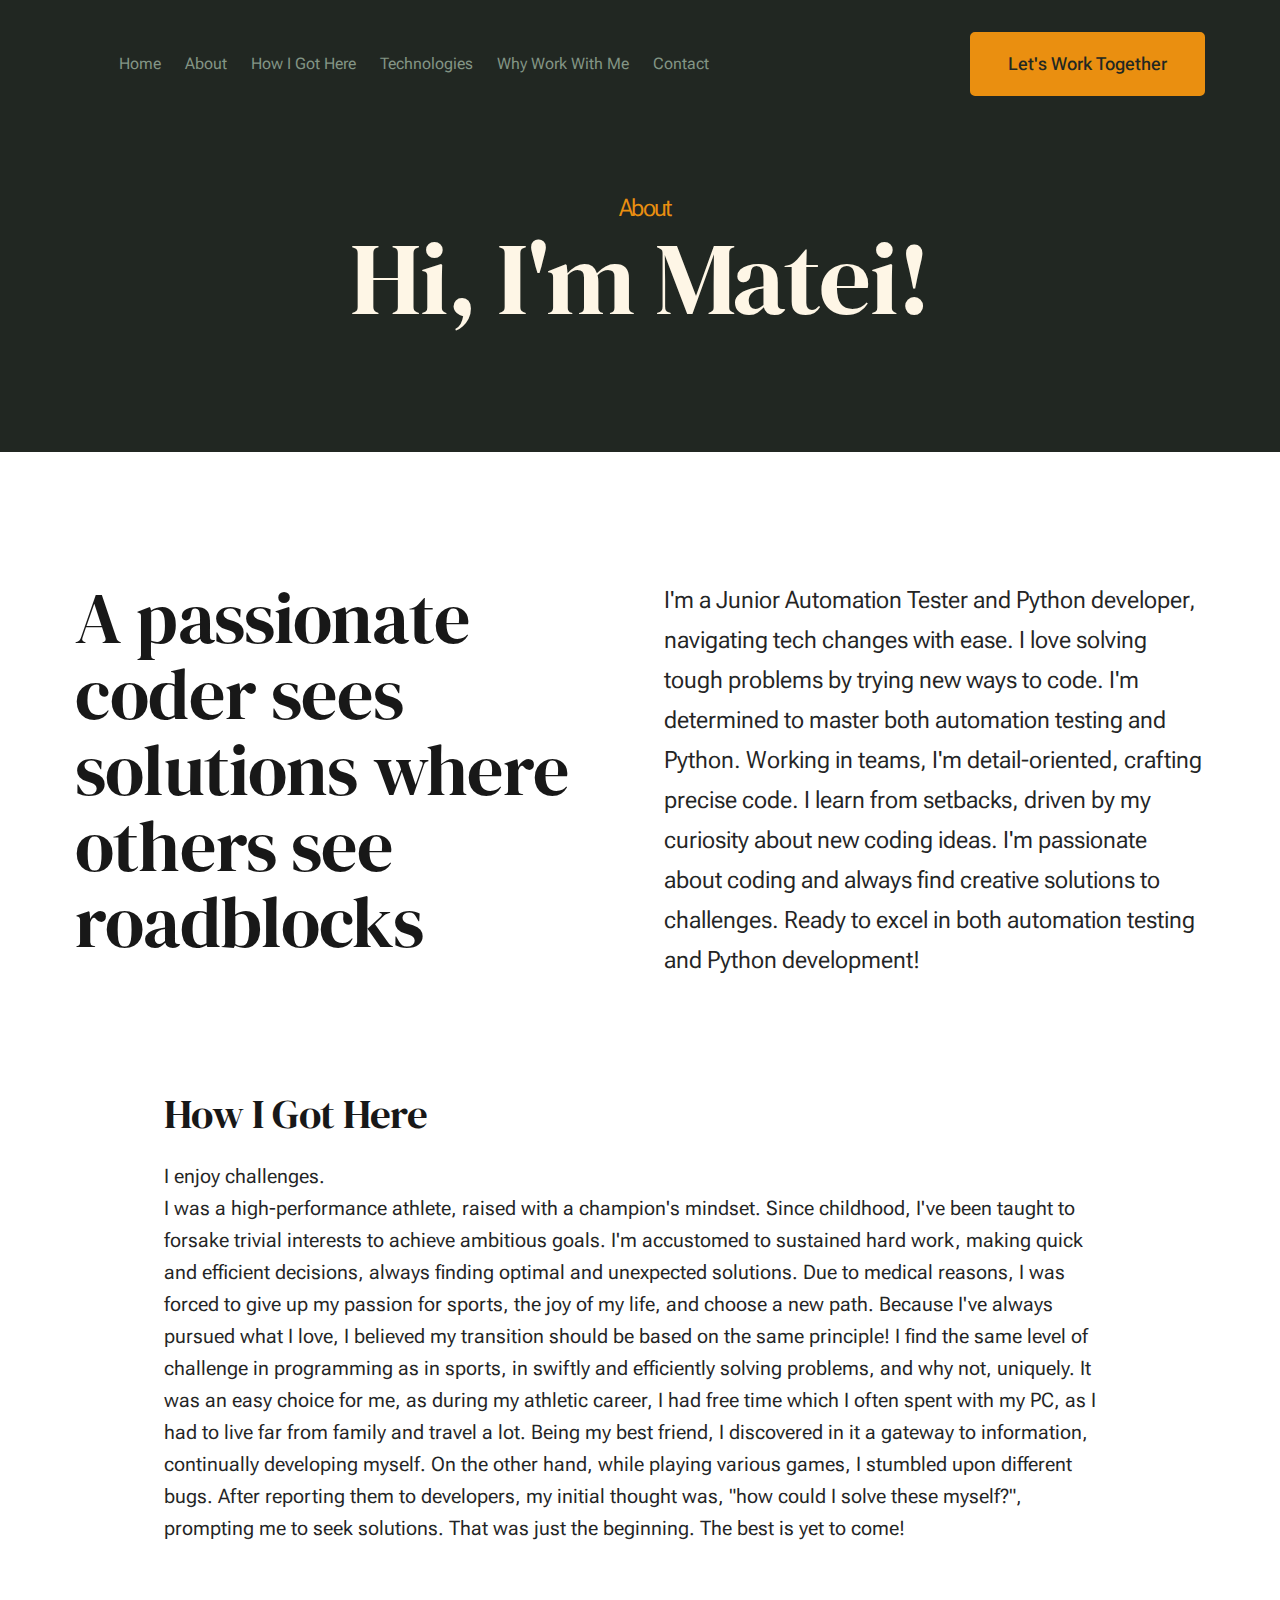
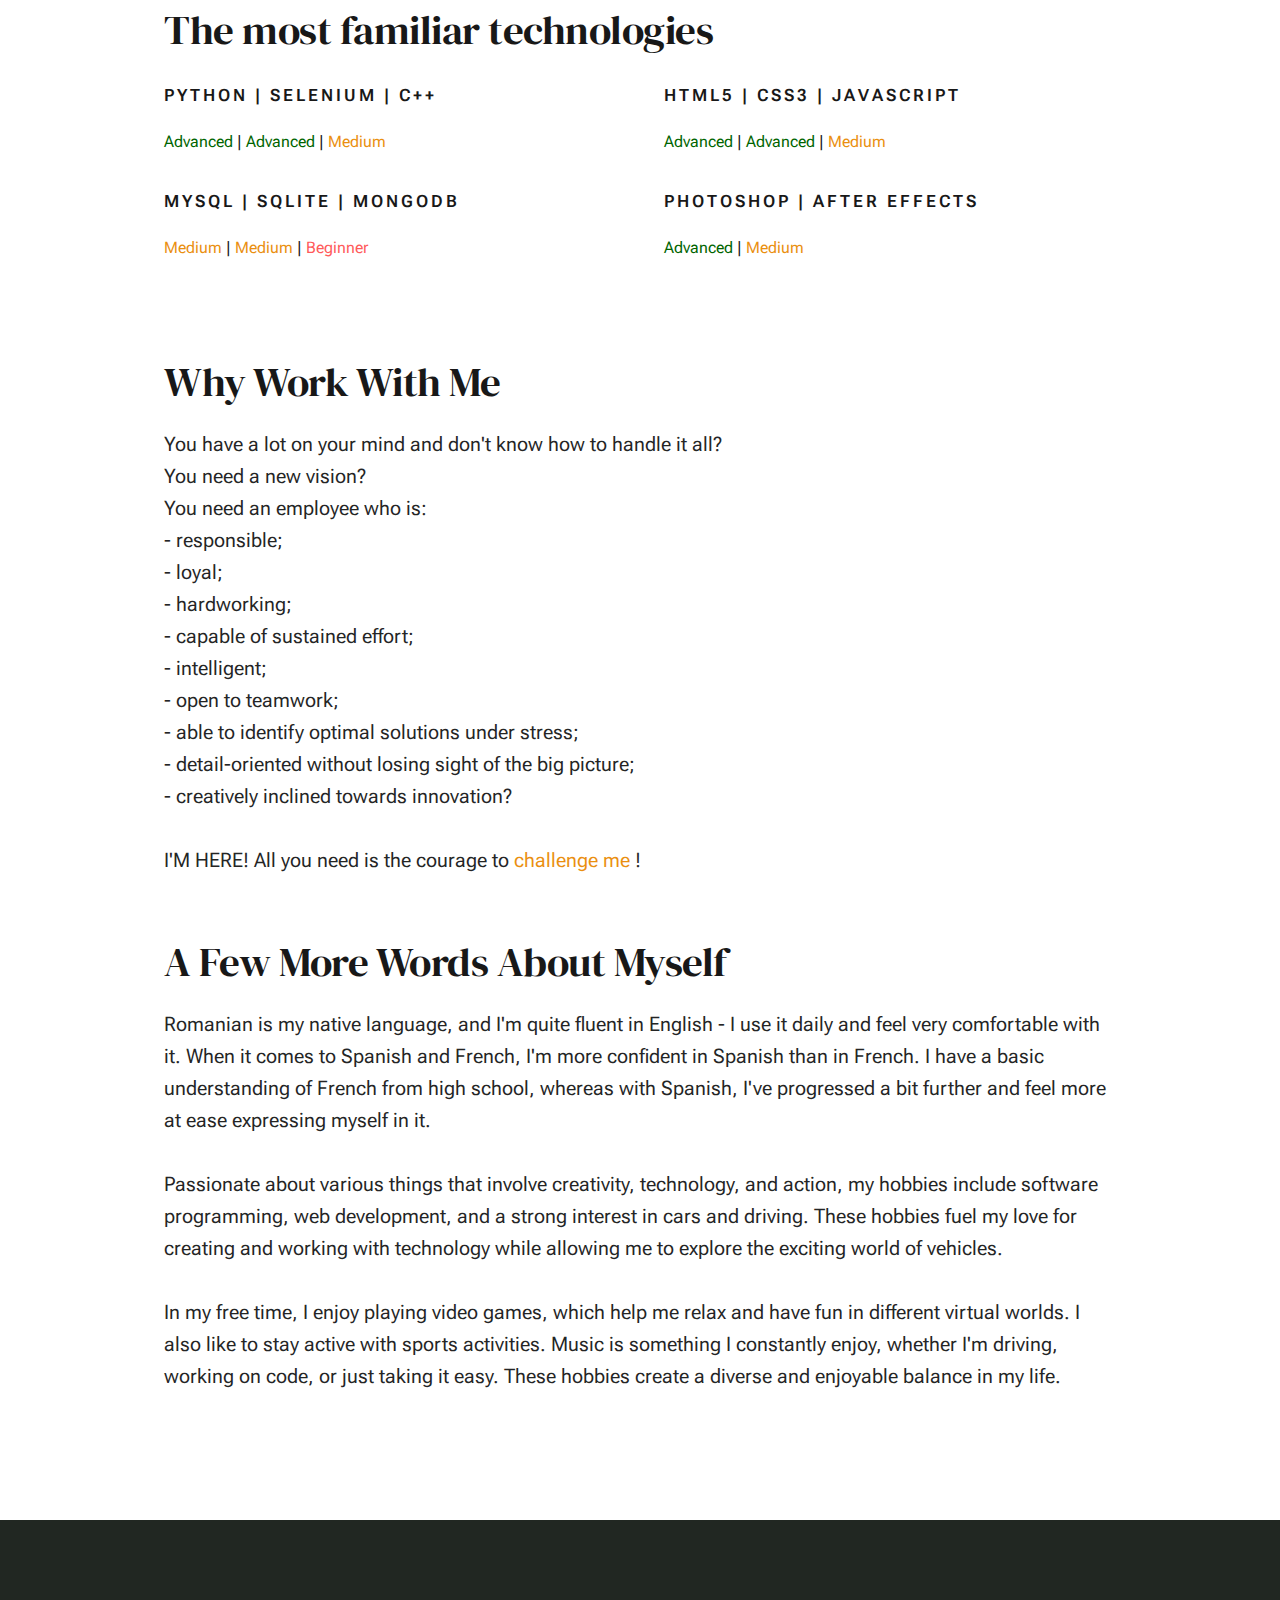
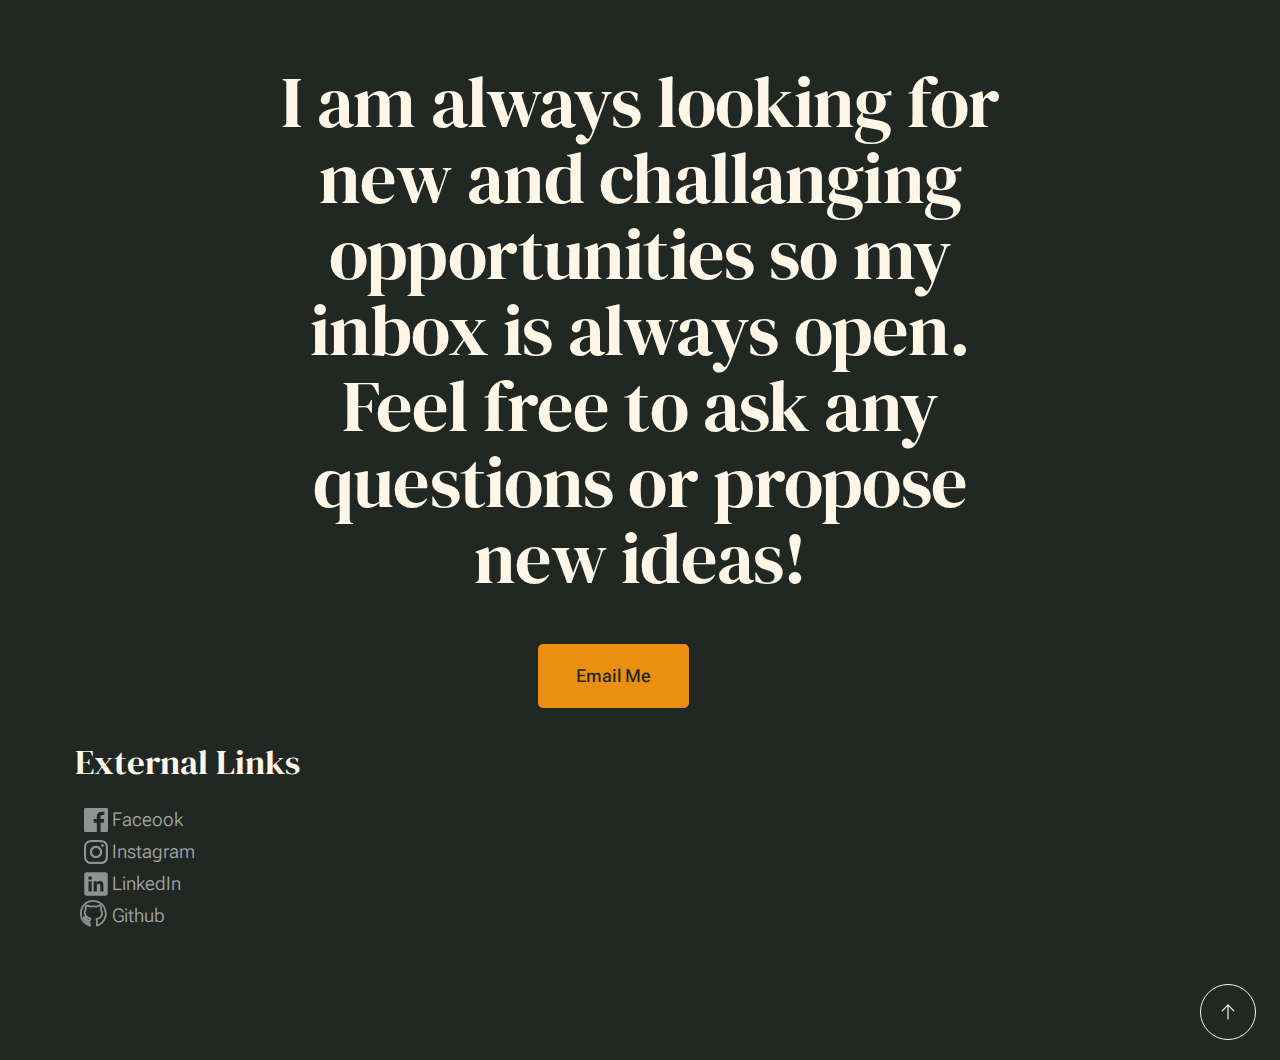
==== commit 27e5feed: "Update about.html" ====
--- a/about.html
+++ b/about.html
@@ -245,31 +245,31 @@
                         <ul class="social-list link-list">
 
                             <li class="social-item">
-
-                                <img src="/images/Facebook.png">
                                 <a href="https://www.facebook.com/matei.babb">
+                                    <svg xmlns="http://www.w3.org/2000/svg" width="24" height="24" viewBox="0 0 24 24" style="fill:white;transform:;-ms-filter:"><path d="M20,3H4C3.447,3,3,3.448,3,4v16c0,0.552,0.447,1,1,1h8.615v-6.96h-2.338v-2.725h2.338v-2c0-2.325,1.42-3.592,3.5-3.592 c0.699-0.002,1.399,0.034,2.095,0.107v2.42h-1.435c-1.128,0-1.348,0.538-1.348,1.325v1.735h2.697l-0.35,2.725h-2.348V21H20 c0.553,0,1-0.448,1-1V4C21,3.448,20.553,3,20,3z"></path></svg>
                                     <p>Faceook</p>
                                 </a>
-
                             </li>
 
                             <li class="social-item">
-                                <img src="/images/Instagram.png">
                                 <a href="https://www.instagram.com/mateibab_/">
+                                    <svg xmlns="http://www.w3.org/2000/svg" width="24" height="24" viewBox="0 0 24 24" style="fill:rgba(0, 0, 0, 1);transform:;-ms-filter:"><path d="M11.999,7.377c-2.554,0-4.623,2.07-4.623,4.623c0,2.554,2.069,4.624,4.623,4.624c2.552,0,4.623-2.07,4.623-4.624 C16.622,9.447,14.551,7.377,11.999,7.377L11.999,7.377z M11.999,15.004c-1.659,0-3.004-1.345-3.004-3.003 c0-1.659,1.345-3.003,3.004-3.003s3.002,1.344,3.002,3.003C15.001,13.659,13.658,15.004,11.999,15.004L11.999,15.004z"></path><circle cx="16.806" cy="7.207" r="1.078"></circle><path d="M20.533,6.111c-0.469-1.209-1.424-2.165-2.633-2.632c-0.699-0.263-1.438-0.404-2.186-0.42 c-0.963-0.042-1.268-0.054-3.71-0.054s-2.755,0-3.71,0.054C7.548,3.074,6.809,3.215,6.11,3.479C4.9,3.946,3.945,4.902,3.477,6.111 c-0.263,0.7-0.404,1.438-0.419,2.186c-0.043,0.962-0.056,1.267-0.056,3.71c0,2.442,0,2.753,0.056,3.71 c0.015,0.748,0.156,1.486,0.419,2.187c0.469,1.208,1.424,2.164,2.634,2.632c0.696,0.272,1.435,0.426,2.185,0.45 c0.963,0.042,1.268,0.055,3.71,0.055s2.755,0,3.71-0.055c0.747-0.015,1.486-0.157,2.186-0.419c1.209-0.469,2.164-1.424,2.633-2.633 c0.263-0.7,0.404-1.438,0.419-2.186c0.043-0.962,0.056-1.267,0.056-3.71s0-2.753-0.056-3.71C20.941,7.57,20.801,6.819,20.533,6.111z M19.315,15.643c-0.007,0.576-0.111,1.147-0.311,1.688c-0.305,0.787-0.926,1.409-1.712,1.711c-0.535,0.199-1.099,0.303-1.67,0.311 c-0.95,0.044-1.218,0.055-3.654,0.055c-2.438,0-2.687,0-3.655-0.055c-0.569-0.007-1.135-0.112-1.669-0.311 c-0.789-0.301-1.414-0.923-1.719-1.711c-0.196-0.534-0.302-1.099-0.311-1.669c-0.043-0.95-0.053-1.218-0.053-3.654 c0-2.437,0-2.686,0.053-3.655c0.007-0.576,0.111-1.146,0.311-1.687c0.305-0.789,0.93-1.41,1.719-1.712 c0.534-0.198,1.1-0.303,1.669-0.311c0.951-0.043,1.218-0.055,3.655-0.055c2.437,0,2.687,0,3.654,0.055 c0.571,0.007,1.135,0.112,1.67,0.311c0.786,0.303,1.407,0.925,1.712,1.712c0.196,0.534,0.302,1.099,0.311,1.669 c0.043,0.951,0.054,1.218,0.054,3.655c0,2.436,0,2.698-0.043,3.654H19.315z"></path></svg>
                                     <p>Instagram</p>
                                 </a>
                             </li>
 
                             <li class="social-item">
-                                <img src="/images/Linkedin.png">
                                 <a href="https://www.linkedin.com/in/mateibabaua/">
+                                    <svg xmlns="http://www.w3.org/2000/svg" x="0px" y="0px" width="100" height="100" viewBox="0 0 30 30">
+                                        <path d="M24,4H6C4.895,4,4,4.895,4,6v18c0,1.105,0.895,2,2,2h18c1.105,0,2-0.895,2-2V6C26,4.895,25.105,4,24,4z M10.954,22h-2.95 v-9.492h2.95V22z M9.449,11.151c-0.951,0-1.72-0.771-1.72-1.72c0-0.949,0.77-1.719,1.72-1.719c0.948,0,1.719,0.771,1.719,1.719 C11.168,10.38,10.397,11.151,9.449,11.151z M22.004,22h-2.948v-4.616c0-1.101-0.02-2.517-1.533-2.517 c-1.535,0-1.771,1.199-1.771,2.437V22h-2.948v-9.492h2.83v1.297h0.04c0.394-0.746,1.356-1.533,2.791-1.533 c2.987,0,3.539,1.966,3.539,4.522V22z"></path>
+                                    </svg>
                                     <p>LinkedIn</p>
                                 </a>
                             </li>
 
                             <li class="social-item">
-                                <img src="/images/Github.png">
                                 <a href="https://github.com/MateiBabaua">
+                                    <svg height="24" viewBox="0 0 24 24" width="24" xmlns="http://www.w3.org/2000/svg"><path d="m3.77324649 16.1599727c-.81940689-1.05962-1.06364421-1.405587-1.24948407-1.7448892-.02396021-.0439455-.02396021-.0439455-.03965307-.0727538-.05297217-.0958877-.08824467-.160324-.12245098-.2259692-.05534075-.1062044-.10138602-.2035201-.1405206-.3009321-.17343002-.4316939-.20631958-.8122184.07007589-1.16443.48588713-.6191675 1.27375697-.4454394 1.93807953.1225309.42790027.3658383 1.06572061 1.0206423 1.45461018 1.486175.25541571.3057536.72031773.6213626 1.05957509.7340164.03550419.0117895.06906563.0207666.10102847.0270572l.17731974-.5597951c-.68834661-.2423065-1.31187019-.5639434-1.86875346-.965216-1.29912836-.9361109-2.4303665-2.7724691-2.33338865-4.17391481.06126198-.88530891.36044022-1.75242403.8896007-2.59611228-.04837619-.48350645-.07276312-.89547061-.07276312-1.23800584 0-.48864843.16034201-1.02008439.46704653-1.60283703.11085078-.21062156.32767855-.34523139.5668267-.35189423.55120766-.01535704 1.08439218.04135003 1.59786546.1705528.4547538.11442748.93553609.31646605 1.44500043.6040767.76204212-.15801516 1.50066522-.23736875 2.21555718-.23736875.71694726 0 1.46340296.07981024 2.23919146.23866998.6623179-.37129464 1.2439283-.62340724 1.7521251-.75497964.6607934-.17107975 1.2536332-.12084866 1.7429189.18202311.067354.04169266.1265939.09510217.1748797.15766809.2996148.38822278.4663869.90339382.520753 1.53848537.0414576.48429643.0262594.9653283-.045572 1.44205438.4333386.65130388.714564 1.48321651.8534319 2.4907188.2264309 1.64278045-.524496 3.33562145-1.7176315 4.31079335-.5560976.454509-1.3203048.8112259-2.2938118 1.0810017.0615599.2153097.1056964.4304561.1321663.645318.0436564.3543679.0745609 1.3042173.0954314 2.8890764 1.1018459-.573209 1.9576733-1.1395622 2.5656894-1.6939483 1.0342749-.9430469 1.8147932-2.2815868 2.3227002-3.8352461.4248239-1.2995127.5070992-2.3965043.2964567-3.60587144-.2561834-1.47083276-.6262314-2.66884635-1.1840043-3.63150321-.651937-1.12517422-1.69186-2.18918246-2.9354976-2.96771899-1.1907442-.74542444-3.1202124-1.24441722-4.64022776-1.24441722-1.59589553 0-3.38207308.51700109-4.73647195 1.47247445-1.31852457.93016549-2.41039771 2.32934156-3.04354965 3.70334344-.50117996 1.08760973-.70674691 2.24637896-.70674691 3.95757707 0 1.3859952.50375352 3.0702433 1.09791735 4.1242132.46905181.8320373 1.13464699 1.6206448 2.11365057 2.4764465.49336811.4312806 1.19078993.8625018 2.09046789 1.2884057v-.4225978c-1.20497243-.2800403-2.16326595-.8644332-2.84983835-1.7522775zm-.35706657-2.9221003c-.00012415-.0029923-.00031133-.0059179-.00055817-.0087738.00008503.0009838.00026691.0022487.00054756.0037834zm1.4046669 2.1225762c.57092826.7382986 1.41131869 1.1910916 2.55938943 1.359754.3239542.0475919.56389762.3238044.56389762.6491345v1.9736991c0 .4674937-.47807841.7850409-.91294137.60639-1.47493475-.6059343-2.59732145-1.2411812-3.37125546-1.9177201-1.08592486-.9492675-1.84719498-1.8512322-2.39357286-2.820436-.69825194-1.2386088-1.26636418-3.1380336-1.26636418-4.7654875 0-1.88579599.23773494-3.22589431.82662847-4.50385111.72452463-1.57228959 1.95901556-3.1542226 3.47985039-4.22710977 1.5880727-1.12032074 3.64200319-1.71482172 5.50133868-1.71482172 1.75836236 0 3.93177306.5620804 5.34451436 1.44647849 1.4236976.89125694 2.6156432 2.1108086 3.3761344 3.42333585.6483995 1.11906893 1.060497 2.4532158 1.3407867 4.0624504.2475 1.42097826.1490342 2.73384036-.3417138 4.23501126-.5731333 1.7531829-1.4660953 3.2845568-2.6858776 4.3967484-.8814726.8037224-2.1557849 1.5911643-3.8265721 2.3726894-.4357429.2038224-.9374889-.1092546-.9418725-.587705-.0196863-2.1486309-.0536691-3.4341111-.0972125-3.7875622-.0393464-.3193827-.1376949-.6487812-.297439-.9893901-.1791966-.3820855.0455248-.8305186.4604236-.9187788 1.1442002-.2434023 1.9684986-.5806637 2.470622-.9910586.8539905-.6979824 1.4092905-1.9498147 1.2480997-3.11927154-.1276126-.92584344-.386948-1.62598464-.7639374-2.10766169-.1174855-.1501105-.1636506-.34346802-.1265418-.53000632.0894169-.44948002.1144563-.90286095.0751573-1.36194208-.0279614-.3266385-.0925853-.57282814-.1831627-.74225151-.1451987-.04813175-.3413239-.04567213-.6059412.02283742-.4304938.11145506-.9808005.35927823-1.6408878.74533761-.1449701.08478737-.3170424.11142806-.4811085.0744865-.7745973-.17441041-1.5086741-.26109649-2.20247026-.26109649-.69315801 0-1.41921685.08652808-2.17860722.26053919-.16803871.03850537-.34457253.01019672-.49188191-.07887731-.49070107-.29671378-.93019083-.49186021-1.31442867-.5885441-.27040849-.06804156-.54913523-.11000375-.8367262-.12574697-.10127991.25096244-.14960327.46447539-.14960327.63771206 0 .34260305.02961626.78640288.08946494 1.32812479.01697352.15363617-.02118671.30829368-.10775534.43671575-.48811714.72410774-.75199978 1.44166862-.8016577 2.15928489-.06124742.8850984.82683358 2.3267355 1.79109016 3.0215484.59474022.428551 1.29091469.7494685 2.09260878.9620666.36347731.0963891.57263705.4744616.45971175.8309646l-.50256869 1.5866001c-.0606021.1913197-.20595183.3445994-.39457789.4161052-.4010694.1520405-.82925259.1520405-1.25919614.0092735-.57238926-.1900675-1.24446299-.6463196-1.65736627-1.1405987-.10106889-.1209878-.22316828-.2584996-.35457953-.4003823.13605246.1800523.30239105.3969964.50810158.6630119z" fill="#555"/></svg>
                                     <p>Github</p>
                                 </a>
                             </li>
--- a/css/styles.css
+++ b/css/styles.css
@@ -397,9 +397,14 @@
 html {
 	scroll-behavior: smooth;
 }
-section {
-
-}
+
+.centered-button {
+    display: flex;
+    justify-content: center;
+    align-items: center;
+	padding-left: 255px;
+}
+
 
 
 
@@ -673,6 +678,7 @@
 		flex : none;
 		width: 100%;
 	}
+
 }
 
 /* --------------------------------------------------------------------
@@ -813,6 +819,10 @@
 	.mob-12 {
 		flex : none;
 		width: 100%;
+	}
+	
+	.centered-button {
+		padding: 0 0 0 0;
 	}
 }
 
@@ -2600,53 +2610,6 @@
 	width: 100%;
 }
 
-/* --------------------------------------------------------------------
- * ## stats tabs
- * -------------------------------------------------------------------- */
-.stats-tabs {
-	padding: 0;
-	margin : var(--vspace-1) 0;
-}
-
-.stats-tabs li {
-	display     : inline-block;
-	margin      : 0 1.6rem var(--vspace-0_5) 0;
-	padding     : 0 1.5rem 0 0;
-	border-right: 1px solid var(--color-border);
-}
-
-.stats-tabs li:last-child {
-	margin : 0;
-	padding: 0;
-	border : none;
-}
-
-.stats-tabs li a {
-	display    : block;
-	font-family: var(--font-1);
-	font-size  : var(--text-lg);
-	font-weight: 600;
-	line-height: var(--vspace-1_5);
-	border     : none;
-	color      : var(--color-text-dark);
-}
-
-.stats-tabs li a:hover {
-	color: var(--color-1);
-}
-
-.stats-tabs li a em {
-	display    : block;
-	margin     : 0;
-	font-family: var(--font-1);
-	font-size  : var(--text-sm);
-	line-height: var(--vspace-0_5);
-	font-weight: 400;
-	font-style : normal;
-	color      : var(--color-text-light);
-}
-
-
 
 /* ===================================================================
  * # PROJECT-WIDE SHARED STYLES
@@ -2776,13 +2739,17 @@
 	padding-right: 50px;
 }
 
-.social-item a {
-	padding-top: 3rem;
+.social-item img {
+	margin-right: 5px;
+}
+
+.social-item p {
+	margin: auto;
 }
 
 .social-list li {
 	padding-left: 0;
-	margin-right: 1.2rem;
+
 }
 
 .social-list li:last-child {
@@ -2811,130 +2778,6 @@
 }
 
 /* ------------------------------------------------------------------- 
- * ## blog card
- * ------------------------------------------------------------------- */
-.blog-card__header {
-	margin-bottom: var(--vspace-0_75);
-}
-
-.blog-card__cat-links {
-	font-size: var(--text-sm);
-}
-
-.blog-card__cat-links a {
-	color: var(--color-1);
-}
-
-.blog-card__title {
-	margin     : 0;
-	line-height: 1.1574;
-}
-
-.blog-card__title a {
-	color: var(--color-text-dark);
-}
-
-/* --------------------------------------------------------------------
- * ## testimonials
- * -------------------------------------------------------------------- */
-.s-testimonials {
-	padding-top     : var(--vspace-4);
-	padding-bottom  : var(--vspace-3);
-	background-color: var(--color-3);
-}
-
-.s-testimonials__header {
-	margin-bottom: var(--vspace-1);
-}
-
-.s-testimonials__header .text-pretitle {
-	margin-bottom: var(--vspace-0_125);
-}
-
-.s-testimonials__header h3 {
-	margin-top: 0;
-}
-
-.s-testimonials .testimonials {
-	margin: 0;
-}
-
-.testimonials {
-	margin-top: var(--vspace-3);
-	position  : relative;
-}
-
-.testimonials__slider {
-	padding-bottom: var(--vspace-2_5);
-}
-
-.testimonials__author {
-	display      : inline-block;
-	min-height   : var(--vspace-2);
-	margin-bottom: var(--vspace-0_625);
-	padding-left : calc(2.25 * var(--space));
-	position     : relative;
-}
-
-.testimonials__avatar {
-	width        : var(--vspace-1_75);
-	height       : var(--vspace-1_75);
-	border-radius: 100%;
-	outline      : none;
-	position     : absolute;
-	top          : 0;
-	left         : 0;
-}
-
-.testimonials__cite {
-	display: block;
-}
-
-.testimonials__cite strong,
-.testimonials__cite span {
-	font-style: normal;
-	transition: all 0.3s ease-in-out;
-}
-
-.testimonials__cite strong {
-	font-size  : calc(var(--text-size) * 0.9);
-	font-weight: 500;
-	line-height: var(--vspace-0_75);
-	color      : var(--color-text-dark);
-}
-
-.testimonials__cite span {
-	display    : block;
-	font-size  : var(--text-xs);
-	font-weight: 400;
-	line-height: var(--vspace-0_5);
-	color      : var(--color-text-light);
-}
-
-/* ------------------------------------------------------------------- 
- * ## swiper overrides
- * ------------------------------------------------------------------- */
-.swiper-container .swiper-pagination-bullets .swiper-pagination-bullet {
-	margin: 0 1.2rem;
-}
-
-.swiper-container .swiper-pagination-bullet {
-	width     : 8px;
-	height    : 8px;
-	background: var(--color-gray-12);
-	opacity   : 1;
-}
-
-.swiper-container .swiper-pagination-bullet-active {
-	background: var(--color-gray-19);
-	opacity   : 1;
-}
-
-.swiper-container .swiper-pagination-bullet:only-child {
-	visibility: hidden;
-}
-
-/* ------------------------------------------------------------------- 
  * responsive:
  * project-wide and shared styles
  * ------------------------------------------------------------------- */
@@ -2942,6 +2785,7 @@
 	.text-display-title {
 		font-size: clamp(4rem, 8vw, var(--text-display-2));
 	}
+
 }
 
 @media screen and (max-width: 800px) {
@@ -2970,8 +2814,6 @@
 
 /* ===================================================================
  * # GRID-BASED LAYOUTS
- *
- *
  * ------------------------------------------------------------------- */
 
 /* --------------------------------------------------------------------
@@ -3576,6 +3418,8 @@
 
 .s-intro__content-media-inner {
 	position: relative;
+	box-shadow: 0px 0px 25px rgba(3, 7, 18, 0.50), 0px 0px 100px rgba(3, 7, 18, 0.50);
+
 }
 
 .s-intro__content-media img {
@@ -3615,7 +3459,7 @@
 	height          : 1px;
 	background-color: var(--line-color);
 	position        : absolute;
-	right           : 0;
+	right           : 0;own
 }
 
 .s-intro__content-media .lines::before {
@@ -3637,6 +3481,7 @@
 	z-index    : 2;
 	grid-column: 1/10;
 	grid-row   : 2;
+
 }
 
 .s-intro__scroll-down a {
@@ -3662,6 +3507,7 @@
 	border-radius  : 50%;
 	border         : 1px solid var(--color-1);
 	margin-right   : var(--vspace-0_5);
+
 }
 
 .s-intro__scroll-down svg {
@@ -3993,6 +3839,11 @@
 		width       : 100%;
 		margin-right: 0;
 	}
+	
+	.s-cta {
+		padding-bottom: 50px;
+	}
+
 }
 
 
@@ -4051,6 +3902,7 @@
 .s-footer .link-list a:hover {
 	color: var(--color-3);
 }
+
 
 /* ------------------------------------------------------------------- 
  * ## go top
@@ -4096,19 +3948,57 @@
  * responsive:
  * footer
  * ------------------------------------------------------------------- */
+
+@media screen and (min-width: 1201px) {
+	.s-footer__site-links {
+		padding-top: 100px;
+	}
+	
+	.centered-button {
+		padding: 0 0 0 0;
+		padding-left: 15vw;	
+	}
+	
+	.s-footer {
+		padding-top: 0;
+	}
+
+}
+
 @media screen and (max-width: 1200px) {
 
 	.ss-go-top {
 		bottom: var(--vspace-0_25);
 	}
-	
-}
+
+	.centered-button {
+		padding: 0 0 0 0;
+		padding-left: calc(50vw - 40%);		
+	}
+
+	.s-footer {
+		padding-top: 0;
+	}
+
+}
+
 
 @media screen and (max-width: 1000px) {
 	.s-footer__about>* {
 		width: 100%;
 	}
-}
+
+	.centered-button {
+		padding: 0 0 0 0;
+		padding-left: calc(50vw - 40%);
+	}
+
+	.s-footer {
+		padding-top: 0;
+	}
+
+}
+
 
 @media screen and (max-width: 600px) {
 
@@ -4126,6 +4016,18 @@
 		height: var(--vspace-0_75);
 		width : var(--vspace-0_75);
 	}
+
+	.centered-button {
+		padding: 0 0 0 0;
+		padding-left: calc(50vw - 50%);
+	}
+}
+
+@media screen and (max-width: 400px) {
+	.centered-button {
+		padding: 0 0 0 0;
+		padding-left: 115%;
+	}
 }
 
 /* ===================================================================
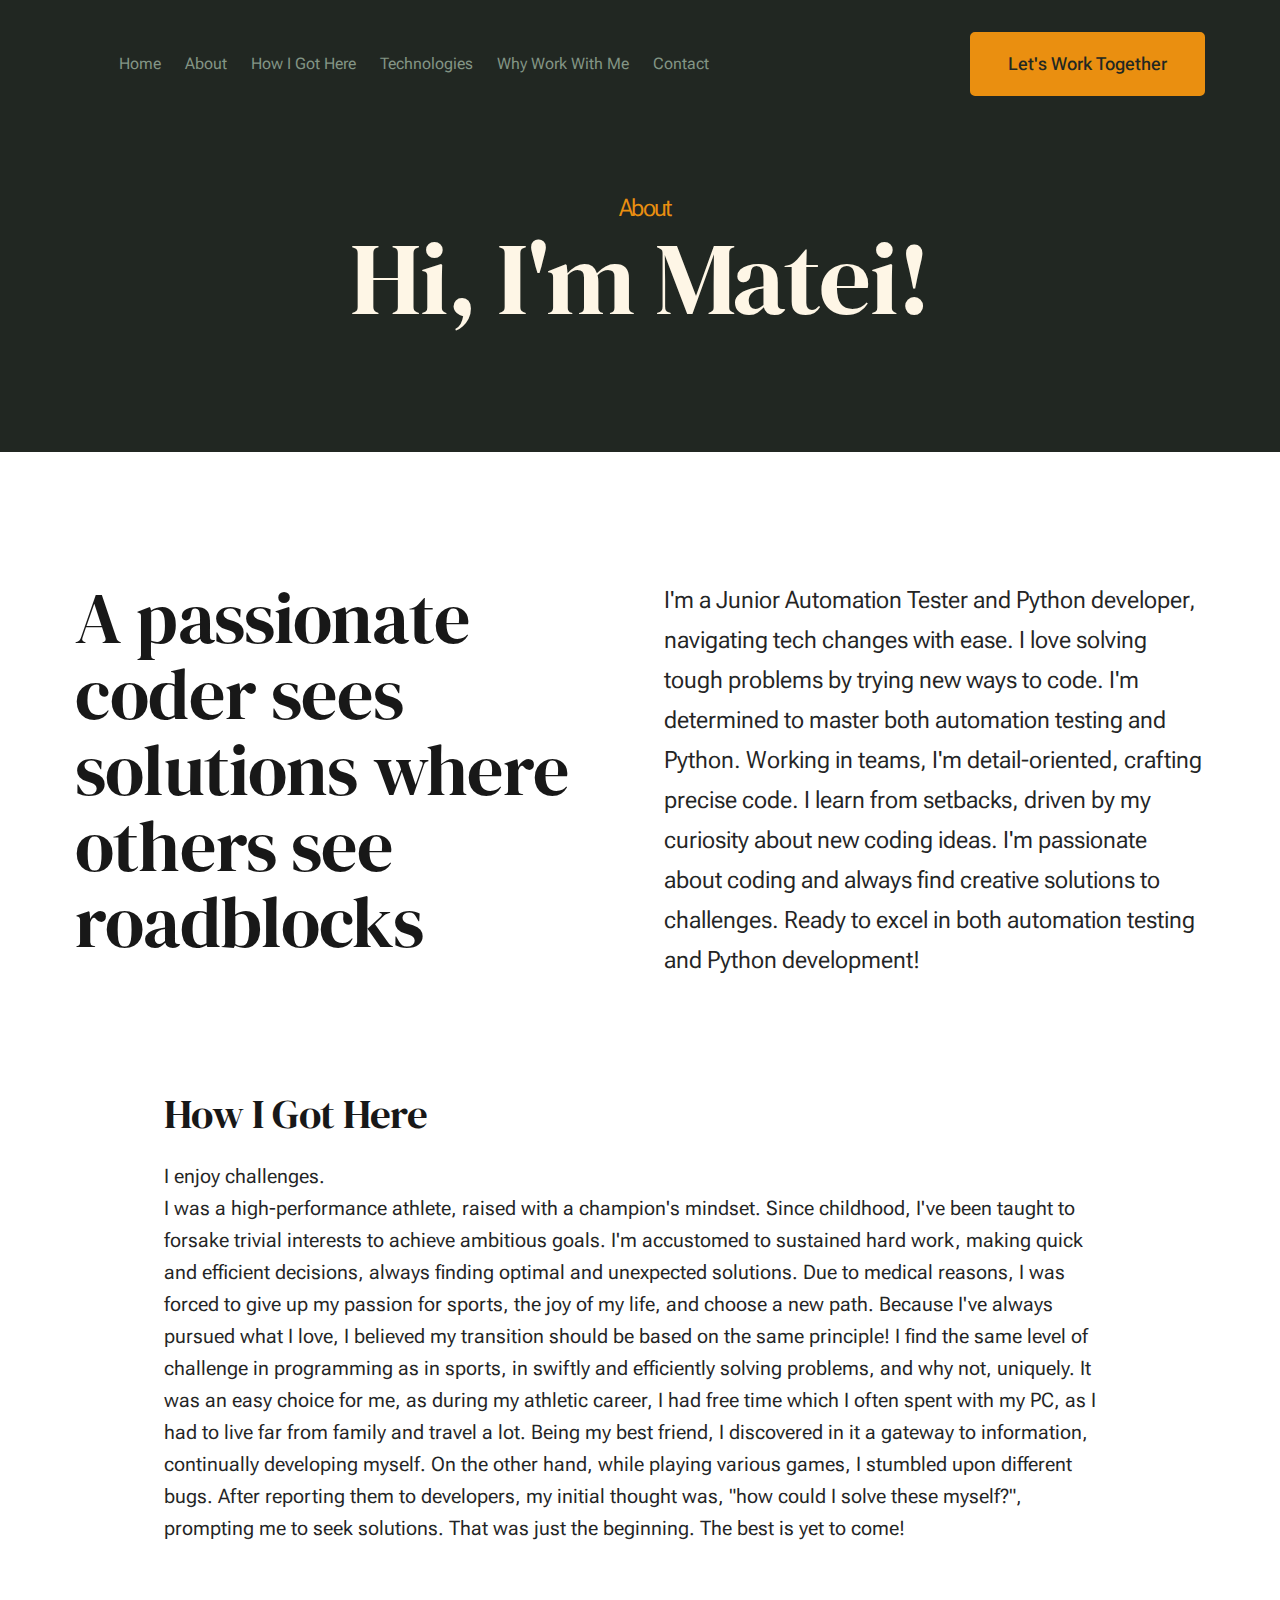
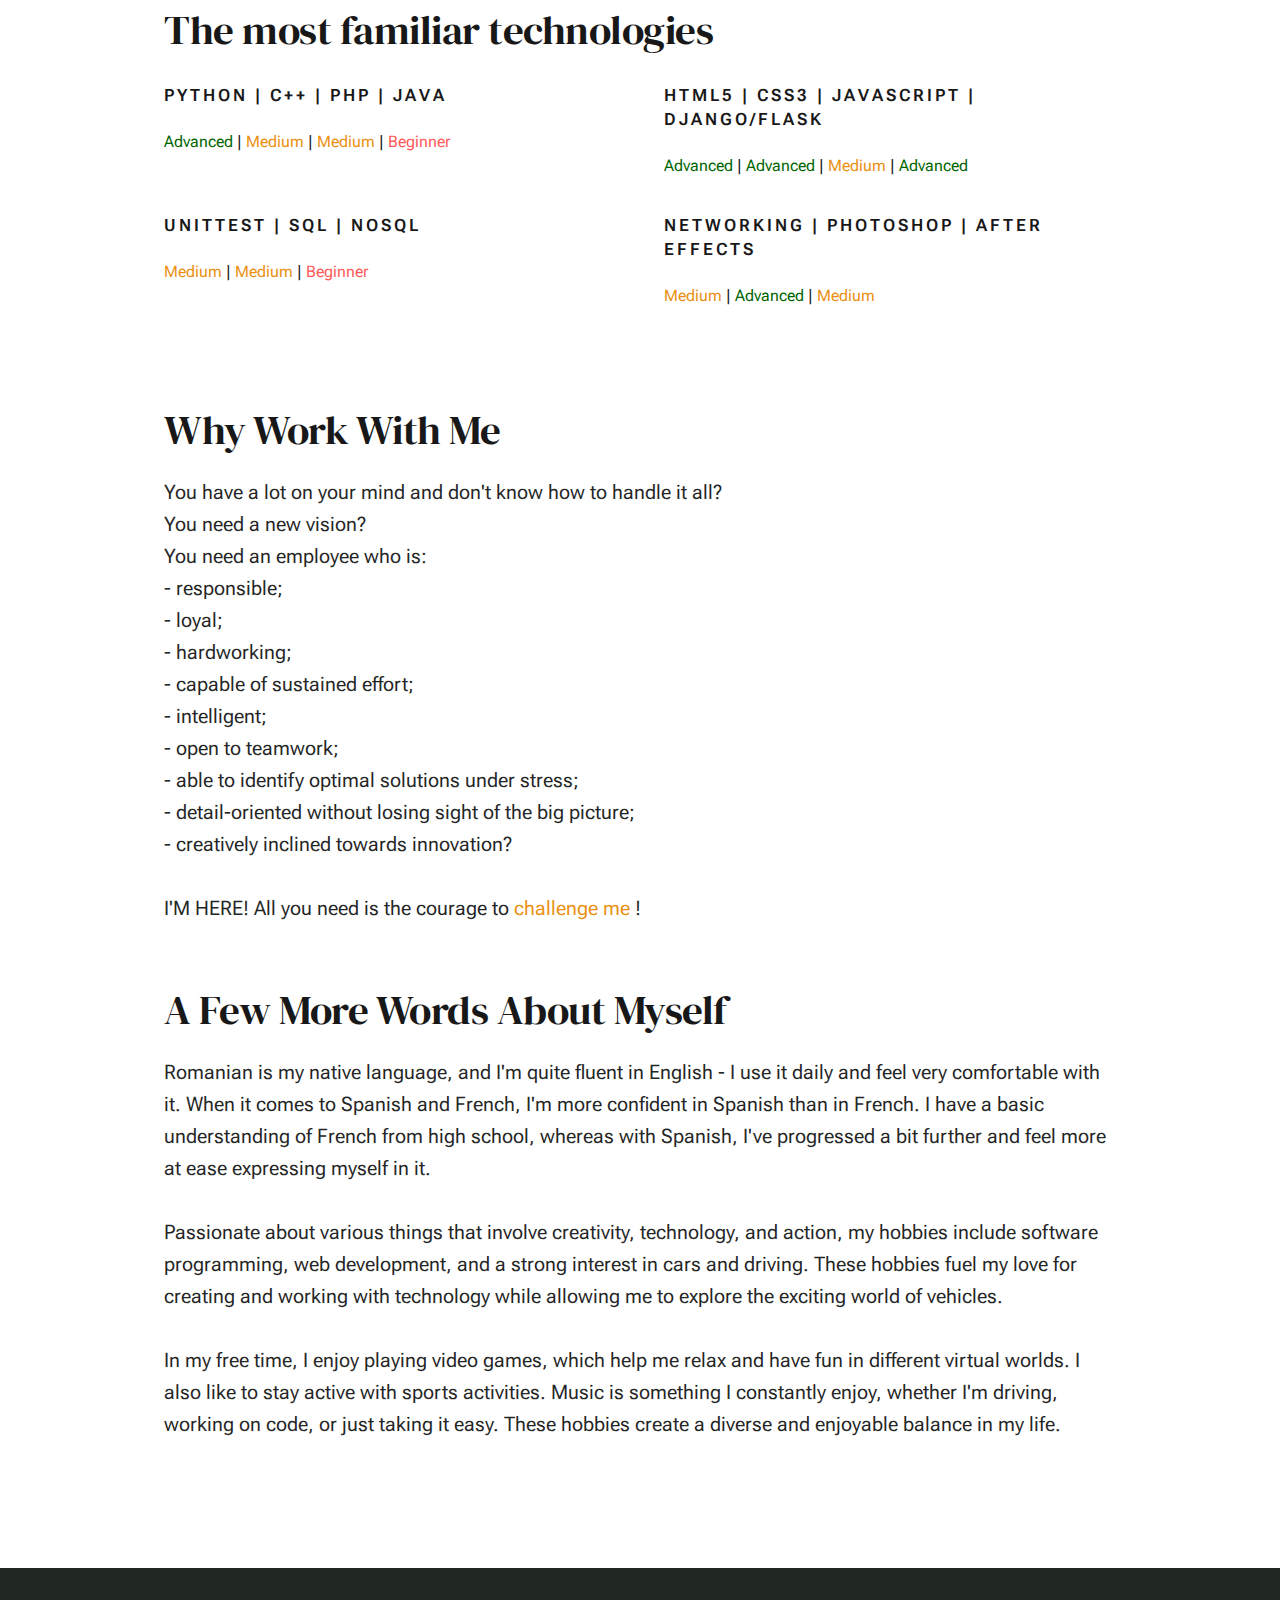
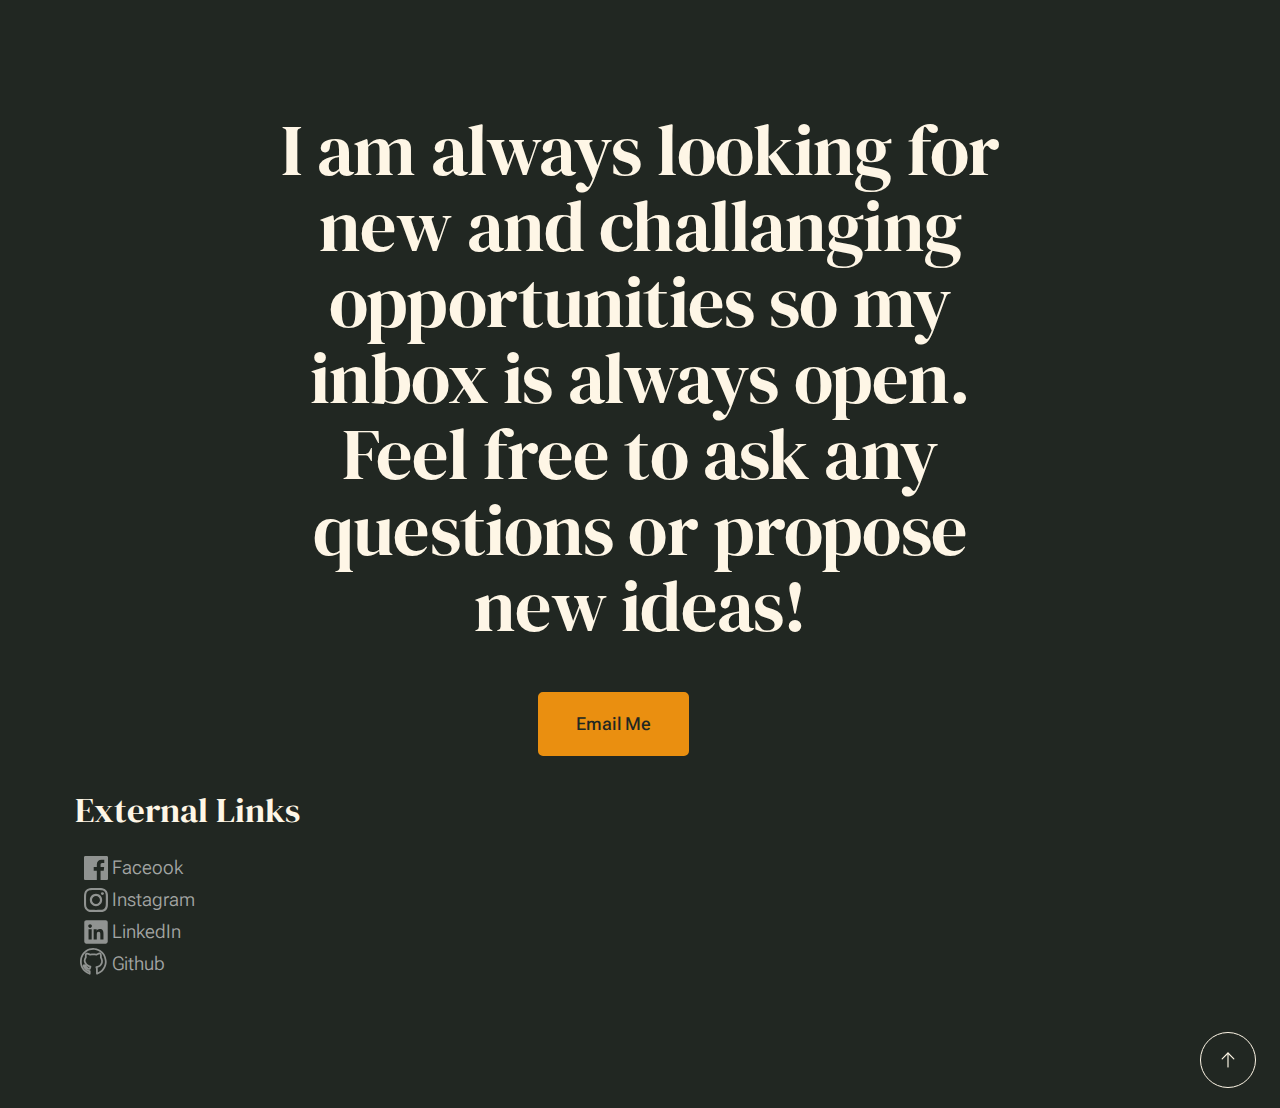
==== commit a0f82538: "Update about.html" ====
--- a/about.html
+++ b/about.html
@@ -135,19 +135,21 @@
                         <div class="grid-list-items list-items">
                             <div class="grid-list-items__item list-items__item u-remove-bottom">
                                 <div class="list-items__item-header">
-                                    <h6 class="list-items__item-small-title"> Python | Selenium | C++ </h6>
+                                    <h6 class="list-items__item-small-title"> Python | C++ | PHP | Java</h6>
                                 </div>
                                 <p>
                                     <span class="small" style="color:darkgreen"> Advanced </span>
                                     <span class="small" style="color: var(--color-text-dark)"> | </span>
-                                    <span class="small" style="color: darkgreen;"> Advanced </span>
-                                    <span class="small" style="color: var(--color-text-dark)"> | </span>
-                                    <span class="small"> Medium </span>
+                                    <span class="small"> Medium </span>
+                                    <span class="small" style="color: var(--color-text-dark)"> | </span>
+                                    <span class="small"> Medium </span>
+                                    <span class="small" style="color: var(--color-text-dark)"> | </span>
+                                    <span class="small" style="color: rgb(255, 90, 90)"> Beginner </span>                               
                                 </p>
                             </div>
                             <div class="grid-list-items__item list-items__item u-remove-bottom">
                                 <div class="list-items__item-header">
-                                    <h6 class="list-items__item-small-title"> HTML5 | CSS3 | JavaScript </h6>
+                                    <h6 class="list-items__item-small-title">HTML5 | CSS3 | JavaScript | Django/Flask</h6>
                                 </div>
                                 <p>
                                     <span class="small" style="color:darkgreen"> Advanced </span>
@@ -155,11 +157,13 @@
                                     <span class="small" style="color: darkgreen;"> Advanced </span>
                                     <span class="small" style="color: var(--color-text-dark)"> | </span>
                                     <span class="small"> Medium </span>
+                                    <span class="small" style="color: var(--color-text-dark)"> | </span>
+                                    <span class="small" style="color: darkgreen;"> Advanced </span>
                                 </p>
                             </div>
                             <div class="grid-list-items__item list-items__item u-remove-bottom">
                                 <div class="list-items__item-header">
-                                    <h6 class="list-items__item-small-title">MySQL | SQLite | MongoDB</h6>
+                                    <h6 class="list-items__item-small-title">Unittest | SQL | NoSQL</h6>
                                 </div>
                                 <p>
                                     <span class="small"> Medium </span>
@@ -171,9 +175,11 @@
                             </div>
                             <div class="grid-list-items__item list-items__item u-remove-bottom">
                                 <div class="list-items__item-header">
-                                    <h6 class="list-items__item-small-title"> Photoshop | After Effects </h6>
+                                    <h6 class="list-items__item-small-title">Networking | Photoshop | After Effects </h6>
                                 </div>
                                 <p>
+                                    <span class="small"> Medium </span>
+                                    <span class="small" style="color: var(--color-text-dark)"> | </span>
                                     <span class="small" style="color:darkgreen"> Advanced </span>
                                     <span class="small" style="color: var(--color-text-dark)"> | </span>
                                     <span class="small"> Medium </span>
